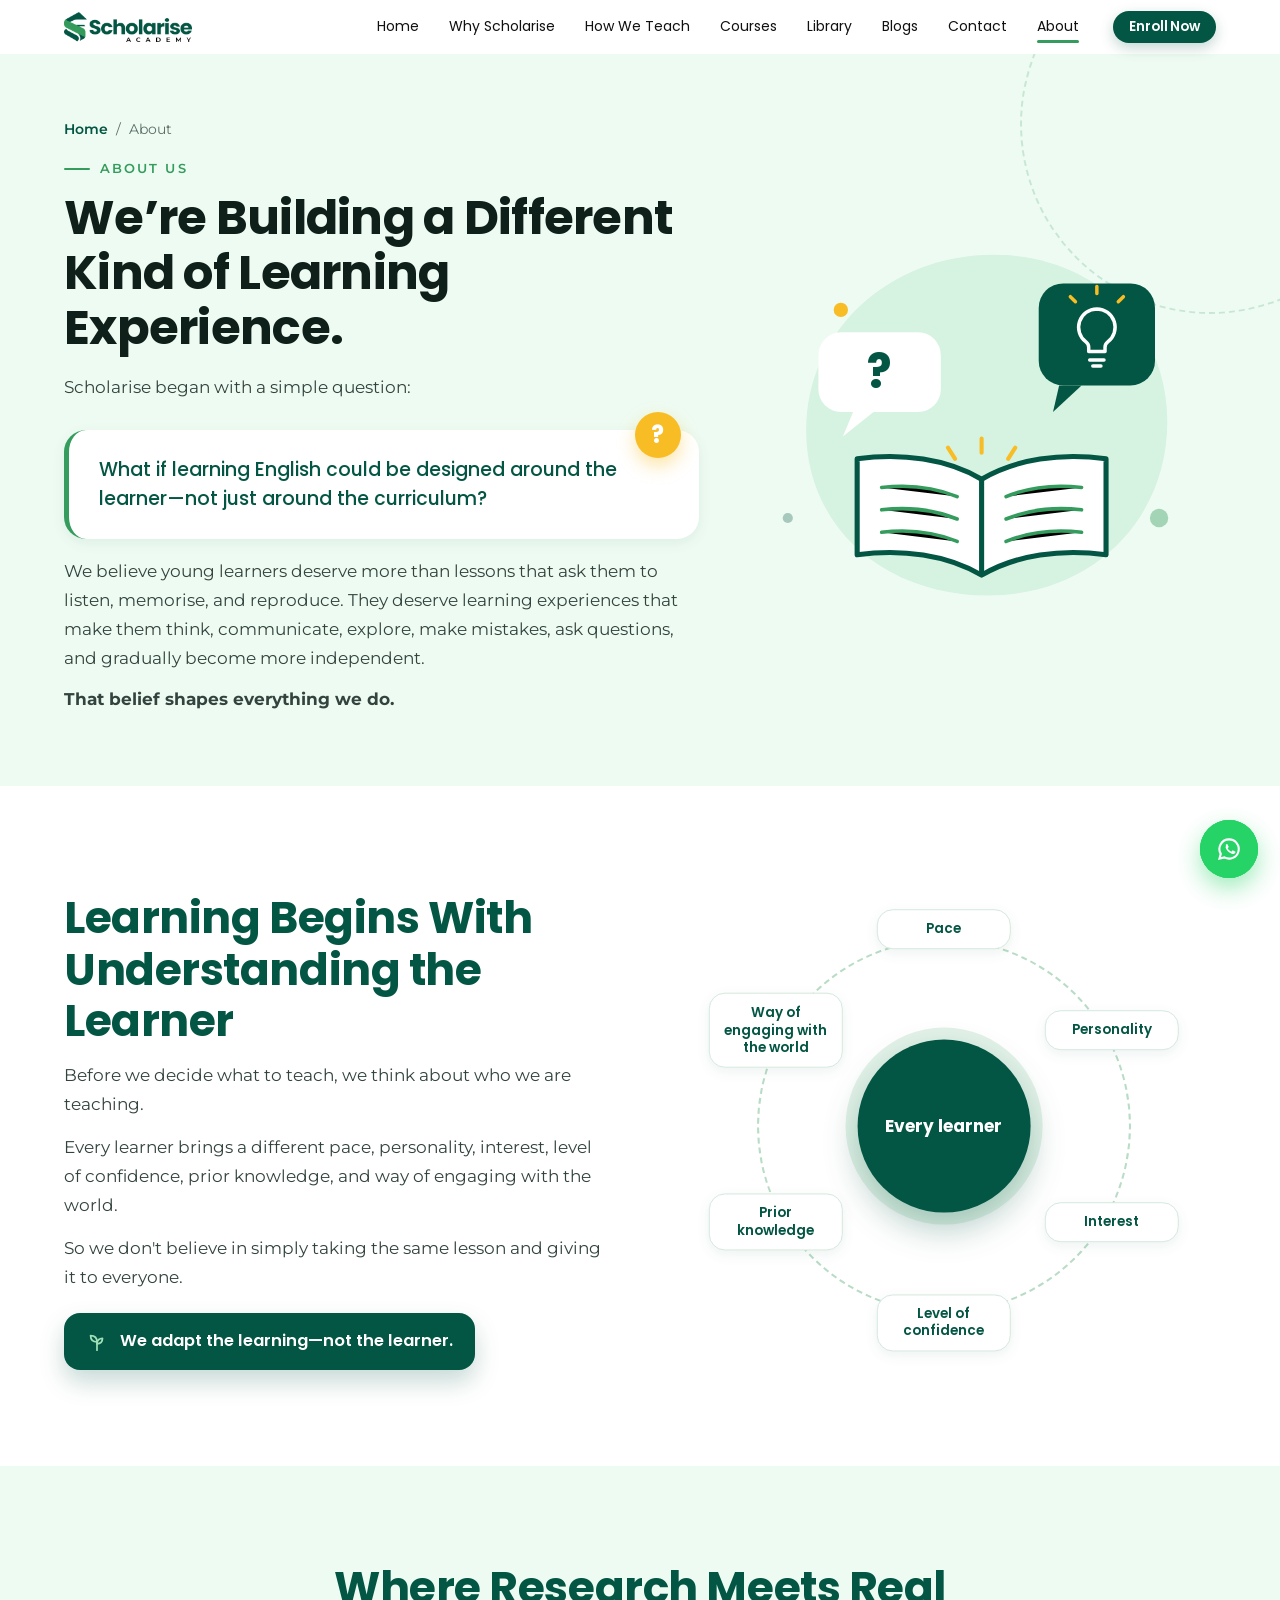
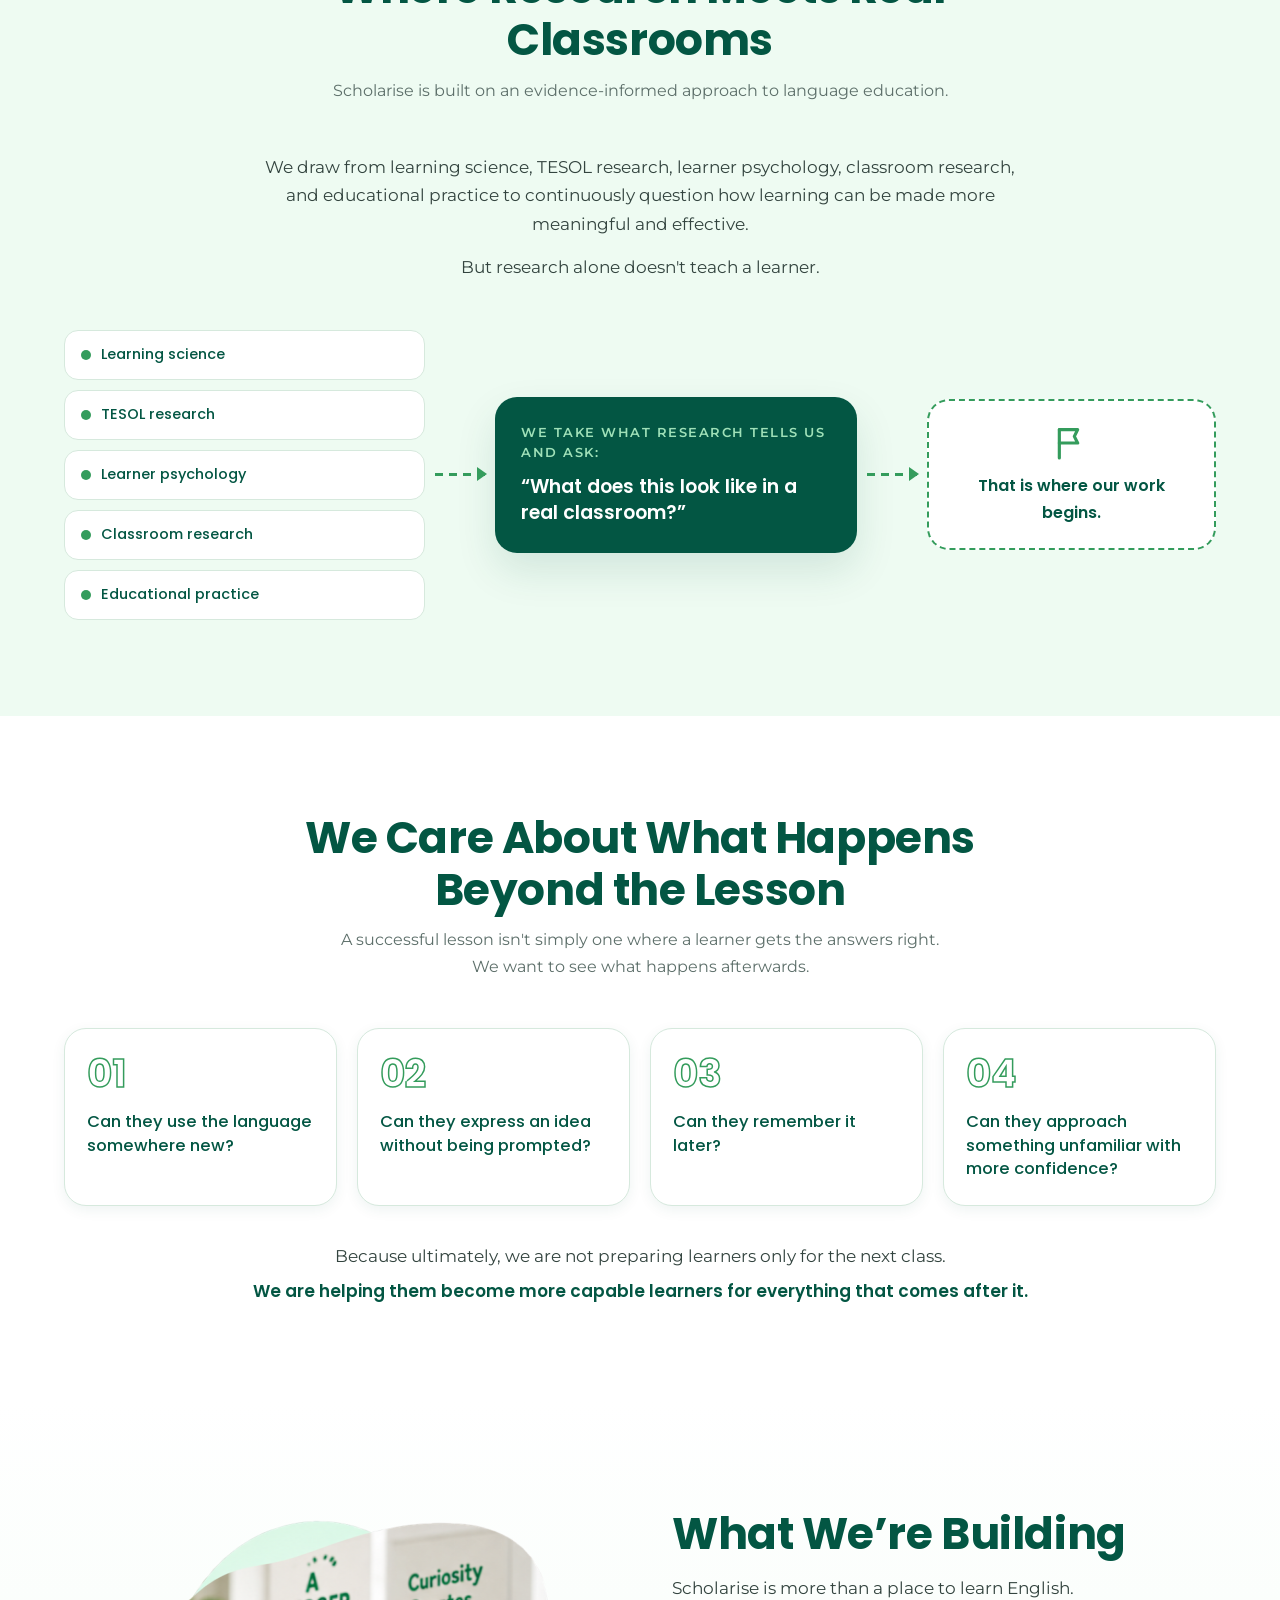
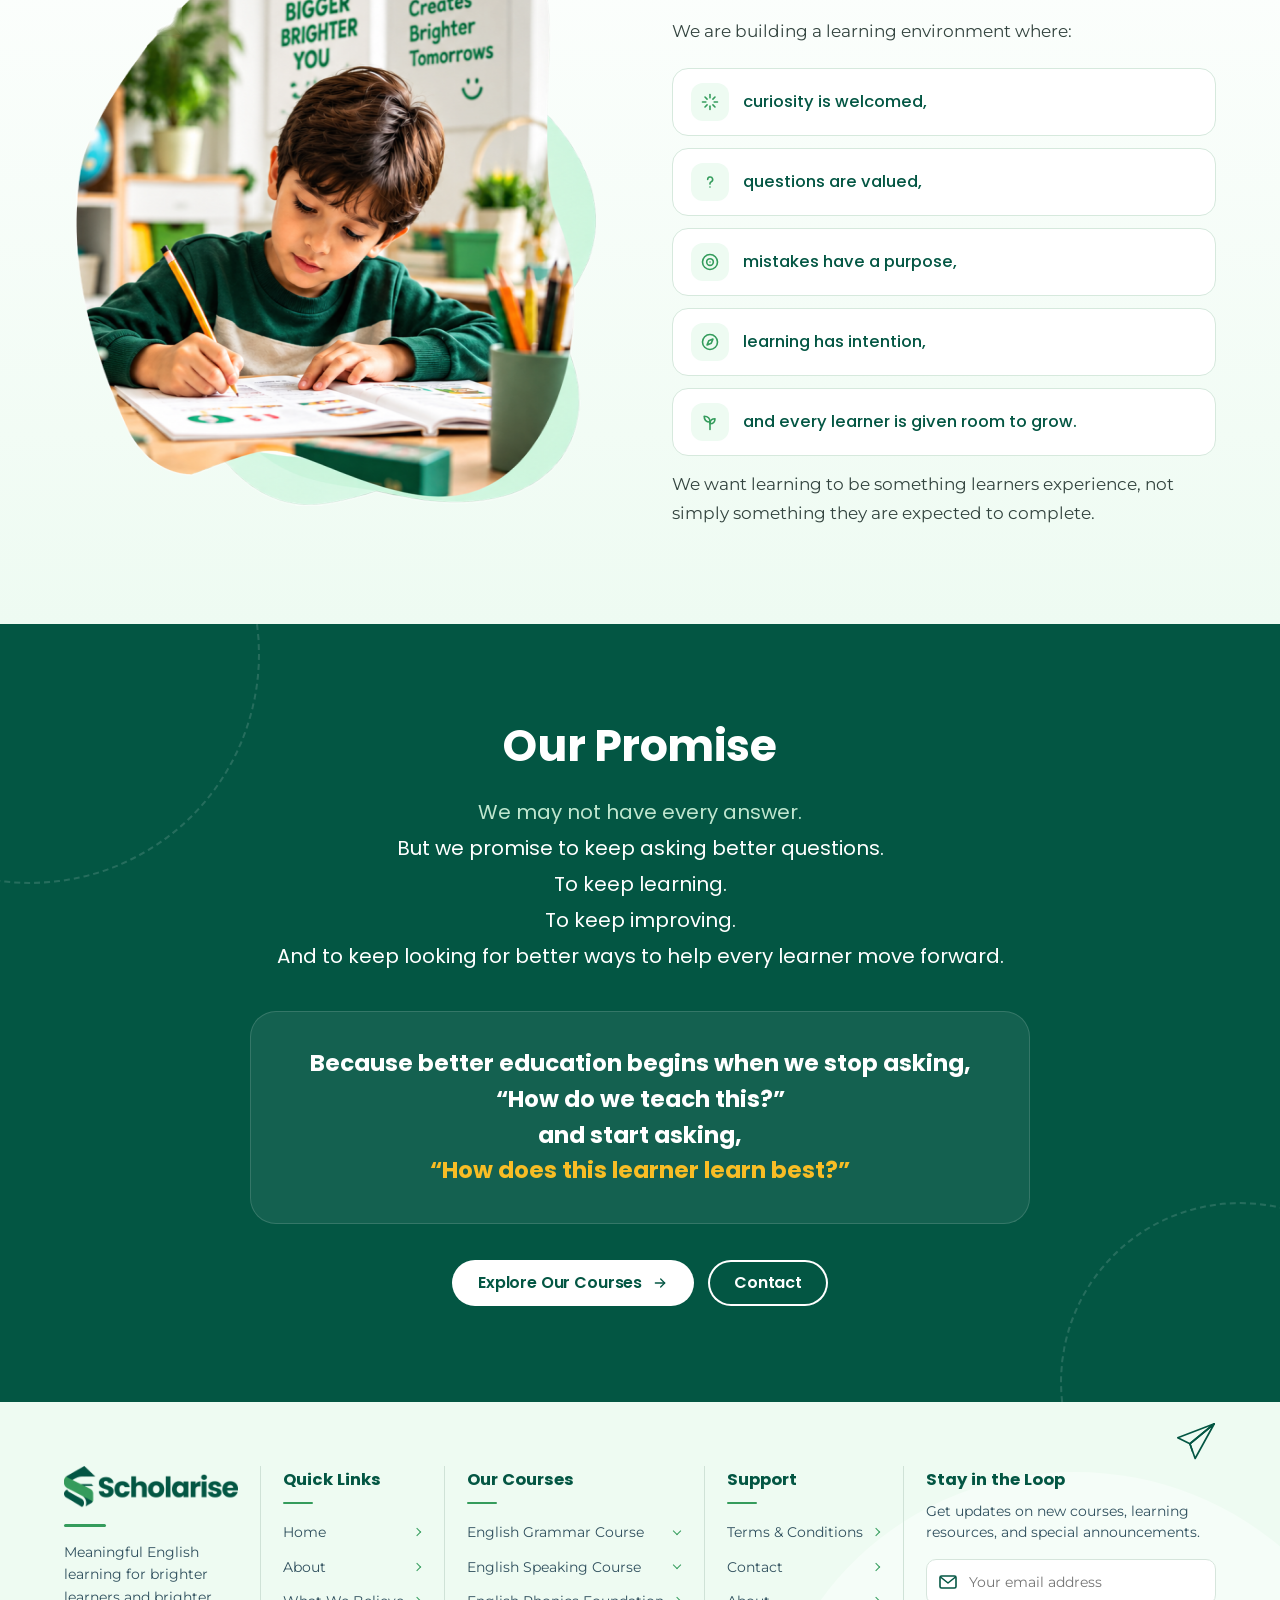
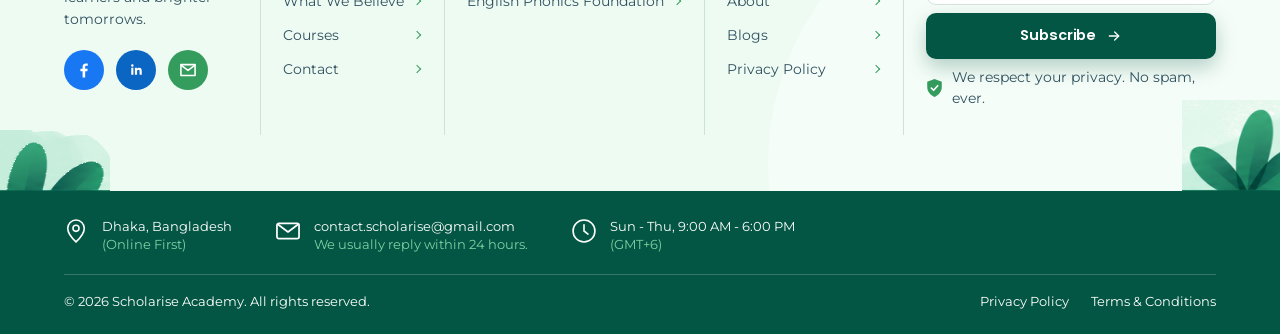
==== about/index.html @ c422d7d3 "Update website to 15 Oct 2026 (8.35 PM) version Adds How We Teach, Library, Why Scholarise and Enrol" ====
<!DOCTYPE html>
<html lang="en">
<head>
  <meta charset="UTF-8">
  <meta name="viewport" content="width=device-width, initial-scale=1">
  <title>About | Scholarise Academy</title>
  <meta name="description" content="We’re building a different kind of learning experience.">
  <meta name="theme-color" content="#035643">
  <link rel="icon" href="../favicon.ico" sizes="any">
  <link rel="icon" type="image/png" sizes="32x32" href="../assets/icons/favicon-32.png">
  <link rel="icon" type="image/png" sizes="192x192" href="../assets/icons/icon-192.png">
  <link rel="apple-touch-icon" href="../assets/icons/apple-touch-icon.png">
  <link rel="stylesheet" href="../assets/css/style.css">
  <script>document.documentElement.classList.add('js')</script>
</head>
<body class="page-about">
<a class="skip-link" href="#main">Skip to content</a>
<header class="site-header">
  <div class="container header-inner">
    <a class="logo" href="../" aria-label="Scholarise Academy home"><img src="../assets/images/scholarise-logo.png" alt="Scholarise Academy" width="182" height="44"></a>
    <button class="nav-toggle" aria-label="Open menu" aria-expanded="false" aria-controls="main-nav"><span></span><span></span><span></span></button>
    <nav class="main-nav" id="main-nav" aria-label="Main navigation">
      <ul><li><a href="../#home">Home</a></li><li><a href="../why-scholarise/">Why Scholarise</a></li><li><a href="../how-we-teach/">How We Teach</a></li><li><a href="../#courses">Courses</a></li><li><a href="../library/">Library</a></li><li><a href="../blogs/">Blogs</a></li><li><a href="../contact/">Contact</a></li><li><a href="../about/" class="is-active" aria-current="page">About</a></li></ul>
      <a href="../enroll/" class="btn btn-primary">Enroll Now</a>
    </nav>
  </div>
</header>
<main id="main">
<section class="page-hero">
  <span class="bg-ring" aria-hidden="true"></span>
  <div class="container">
    <div data-stagger="110">
      <nav class="crumbs" aria-label="Breadcrumb" data-reveal><a href="../">Home</a><span aria-hidden="true">/</span><span>About</span></nav>
      <p class="eyebrow" data-reveal>About Us</p>
      <h1 class="page-title" data-reveal>We’re Building a Different Kind of Learning Experience.</h1>
      <p class="page-lead" data-reveal>Scholarise began with a simple question:</p>
      <div class="question-card" data-reveal><span class="qmark" aria-hidden="true">?</span><p>What if learning English could be designed around the learner—not just around the curriculum?</p></div>
      <p class="page-lead" data-reveal>We believe young learners deserve more than lessons that ask them to listen, memorise, and reproduce. They deserve learning experiences that make them think, communicate, explore, make mistakes, ask questions, and gradually become more independent.</p>
      <p class="page-lead" data-reveal><strong>That belief shapes everything we do.</strong></p>
    </div>
    <div class="page-hero-art" data-reveal="zoom"><svg viewBox="0 0 460 400" role="img" aria-label="Illustration of an open book with questions and ideas">
  <path d="M58 214c0-98 82-172 184-172 100 0 170 72 170 164 0 96-74 170-176 170C136 376 58 310 58 214z" fill="#d6f2e0"/>
  <circle cx="92" cy="96" r="7" fill="#F8BD25"/><circle cx="404" cy="300" r="9" fill="#349C5C" opacity=".4"/><circle cx="40" cy="300" r="5" fill="#035643" opacity=".3"/>
  <g class="float">
    <rect x="70" y="118" width="120" height="78" rx="22" fill="#fff"/><path d="M104 196l-10 24 30-24z" fill="#fff"/>
    <text x="130" y="173" text-anchor="middle" font-family="Poppins, sans-serif" font-weight="700" font-size="46" fill="#035643">?</text>
  </g>
  <g class="float-2">
    <rect x="286" y="70" width="114" height="100" rx="24" fill="#035643"/><path d="M306 170l-6 26 28-26z" fill="#035643"/>
    <path d="M343 95a18 18 0 0 0-10.7 32.4c1.8 1.4 2.7 3.2 2.7 5.3v4h16v-4c0-2.1.9-3.9 2.7-5.3A18 18 0 0 0 343 95z" fill="none" stroke="#fff" stroke-width="3.4" stroke-linejoin="round"/>
    <path d="M336 145h14M339 151h8" stroke="#fff" stroke-width="3.4" stroke-linecap="round"/>
    <path d="M343 80v-7M322 88l-5-5M364 88l5-5" stroke="#F8BD25" stroke-width="3.4" stroke-linecap="round"/>
  </g>
  <g>
    <path d="M230 262c-34-20-78-26-122-20v94c44-6 88 0 122 20 34-20 78-26 122-20v-94c-44-6-88 0-122 20z" fill="#fff" stroke="#035643" stroke-width="5" stroke-linejoin="round"/>
    <path d="M230 262v94" stroke="#035643" stroke-width="5"/>
    <path d="M132 270c26-3 52 0 74 9M132 292c26-3 52 0 74 9M132 314c26-3 52 0 74 9M328 270c-26-3-52 0-74 9M328 292c-26-3-52 0-74 9M328 314c-26-3-52 0-74 9" stroke="#349C5C" stroke-width="3.5" stroke-linecap="round"/>
    <path d="M230 236v-14M204 242l-7-11M256 242l7-11" stroke="#F8BD25" stroke-width="4" stroke-linecap="round"/>
  </g>
</svg></div>
  </div>
</section>
<section class="section">
  <div class="container split">
    <div class="prose" data-reveal="left">
      <h2 class="section-title">Learning Begins With Understanding the Learner</h2>
      <p>Before we decide what to teach, we think about who we are teaching.</p>
      <p>Every learner brings a different pace, personality, interest, level of confidence, prior knowledge, and way of engaging with the world.</p>
      <p>So we don't believe in simply taking the same lesson and giving it to everyone.</p>
      <p class="callout"><svg viewBox="0 0 24 24" fill="none" stroke="currentColor" stroke-width="1.9" stroke-linecap="round" stroke-linejoin="round" aria-hidden="true"><path d="M12 21v-9"/><path d="M12 12c-4.5 0-7-2.5-7-7 4.5 0 7 2.5 7 7z"/><path d="M12 14c3.5 0 6-2 6-6-3.5 0-6 2-6 6z"/></svg> We adapt the learning—not the learner.</p>
    </div>
    <div class="learner-diagram" data-reveal="zoom" role="img" aria-label="Diagram: every learner brings a different pace, personality, interest, level of confidence, prior knowledge and way of engaging with the world">
      <span class="orbit" aria-hidden="true"></span>
      <div class="learner-core">Every learner</div>
      <span class="learner-node">Pace</span><span class="learner-node">Personality</span><span class="learner-node">Interest</span><span class="learner-node">Level of confidence</span><span class="learner-node">Prior knowledge</span><span class="learner-node">Way of engaging with the world</span>
    </div>
  </div>
</section>

<section class="section" style="background:var(--light)">
  <div class="container">
    <div class="section-head" data-reveal>
      <h2 class="section-title">Where Research Meets Real Classrooms</h2>
      <p class="section-sub">Scholarise is built on an evidence-informed approach to language education.</p>
    </div>
    <div class="prose" style="max-width:760px;margin:0 auto;text-align:center" data-reveal>
      <p>We draw from learning science, TESOL research, learner psychology, classroom research, and educational practice to continuously question how learning can be made more meaningful and effective.</p>
      <p>But research alone doesn't teach a learner.</p>
    </div>
    <div class="flow" data-stagger="140">
      <ul class="flow-sources" data-reveal="left">
        <li class="flow-chip"><i></i>Learning science</li>
        <li class="flow-chip"><i></i>TESOL research</li>
        <li class="flow-chip"><i></i>Learner psychology</li>
        <li class="flow-chip"><i></i>Classroom research</li>
        <li class="flow-chip"><i></i>Educational practice</li>
      </ul>
      <span class="flow-arrow" aria-hidden="true"></span>
      <div class="flow-question" data-reveal="zoom"><small>We take what research tells us and ask:</small><p>“What does this look like in a real classroom?”</p></div>
      <span class="flow-arrow" aria-hidden="true"></span>
      <div class="flow-end" data-reveal="right"><svg viewBox="0 0 24 24" fill="none" stroke="currentColor" stroke-width="1.9" stroke-linecap="round" stroke-linejoin="round" aria-hidden="true"><path d="M5 21V4"/><path d="M5 4h11l-2 4 2 4H5"/></svg>That is where our work begins.</div>
    </div>
  </div>
</section>

<section class="section">
  <div class="container">
    <div class="section-head" data-reveal>
      <h2 class="section-title">We Care About What Happens Beyond the Lesson</h2>
      <p class="section-sub">A successful lesson isn't simply one where a learner gets the answers right.<br>We want to see what happens afterwards.</p>
    </div>
    <div class="q-grid" data-stagger="110">
      <div class="q-card" data-reveal><span class="q-num">01</span><p>Can they use the language somewhere new?</p></div>
      <div class="q-card" data-reveal><span class="q-num">02</span><p>Can they express an idea without being prompted?</p></div>
      <div class="q-card" data-reveal><span class="q-num">03</span><p>Can they remember it later?</p></div>
      <div class="q-card" data-reveal><span class="q-num">04</span><p>Can they approach something unfamiliar with more confidence?</p></div>
    </div>
    <div class="beyond-close" data-reveal>
      <p>Because ultimately, we are not preparing learners only for the next class.</p>
      <p>We are helping them become more capable learners for everything that comes after it.</p>
    </div>
  </div>
</section>

<section class="section" style="background:linear-gradient(180deg,#fff,var(--light))">
  <div class="container split reverse">
    <div class="prose" data-reveal="right">
      <h2 class="section-title">What We’re Building</h2>
      <p>Scholarise is more than a place to learn English.</p>
      <p>We are building a learning environment where:</p>
      <ul class="build-list" data-stagger="100">
        <li data-reveal><span><svg viewBox="0 0 24 24" fill="none" stroke="currentColor" stroke-width="1.9" stroke-linecap="round" stroke-linejoin="round" aria-hidden="true"><path d="M12 3v4"/><path d="M12 17v4"/><path d="M3 12h4"/><path d="M17 12h4"/><path d="M6 6l2.5 2.5"/><path d="M15.5 15.5 18 18"/><path d="M18 6l-2.5 2.5"/><path d="M8.5 15.5 6 18"/></svg></span>curiosity is welcomed,</li>
        <li data-reveal><span><svg viewBox="0 0 24 24" fill="none" stroke="currentColor" stroke-width="1.9" stroke-linecap="round" stroke-linejoin="round" aria-hidden="true"><path d="M9.2 9a3 3 0 1 1 4.3 2.7c-.9.4-1.5 1.2-1.5 2.2v.6"/><path d="M12 18h.01"/></svg></span>questions are valued,</li>
        <li data-reveal><span><svg viewBox="0 0 24 24" fill="none" stroke="currentColor" stroke-width="1.9" stroke-linecap="round" stroke-linejoin="round" aria-hidden="true"><path d="M12 21a9 9 0 1 0 0-18 9 9 0 0 0 0 18z"/><path d="M12 16a4 4 0 1 0 0-8 4 4 0 0 0 0 8z"/><path d="M12 12h.01"/></svg></span>mistakes have a purpose,</li>
        <li data-reveal><span><svg viewBox="0 0 24 24" fill="none" stroke="currentColor" stroke-width="1.9" stroke-linecap="round" stroke-linejoin="round" aria-hidden="true"><path d="M12 21a9 9 0 1 0 0-18 9 9 0 0 0 0 18z"/><path d="M15.5 8.5l-2 5-5 2 2-5z"/></svg></span>learning has intention,</li>
        <li data-reveal><span><svg viewBox="0 0 24 24" fill="none" stroke="currentColor" stroke-width="1.9" stroke-linecap="round" stroke-linejoin="round" aria-hidden="true"><path d="M12 21v-9"/><path d="M12 12c-4.5 0-7-2.5-7-7 4.5 0 7 2.5 7 7z"/><path d="M12 14c3.5 0 6-2 6-6-3.5 0-6 2-6 6z"/></svg></span>and every learner is given room to grow.</li>
      </ul>
      <p>We want learning to be something learners experience, not simply something they are expected to complete.</p>
    </div>
    <div data-reveal="left"><img src="../assets/images/philosophy-learner.png" alt="A young learner writing in a notebook" width="564" height="586" style="width:100%;max-width:520px;margin:0 auto"></div>
  </div>
</section>

<section class="section promise">
  <span class="ring r1" aria-hidden="true"></span><span class="ring r2" aria-hidden="true"></span>
  <div class="container" style="position:relative">
    <h2 class="section-title" data-reveal>Our Promise</h2>
    <div class="promise-lines" data-stagger="160">
      <p data-reveal>We may not have every answer.</p>
      <p data-reveal>But we promise to keep asking better questions.</p>
      <p data-reveal>To keep learning.</p>
      <p data-reveal>To keep improving.</p>
      <p data-reveal>And to keep looking for better ways to help every learner move forward.</p>
    </div>
    <p class="promise-quote" data-reveal="zoom">Because better education begins when we stop asking,<br>“How do we teach this?”<br>and start asking,<br><em>“How does this learner learn best?”</em></p>
    <div class="cta-row" data-reveal>
      <a class="btn btn-light" href="../#courses">Explore Our Courses <svg viewBox="0 0 24 24" fill="none" stroke="currentColor" stroke-width="1.9" stroke-linecap="round" stroke-linejoin="round" aria-hidden="true"><path d="M5 12h14"/><path d="M13 6l6 6-6 6"/></svg></a>
      <a class="btn btn-outline" style="color:#fff;box-shadow:inset 0 0 0 2px #fff" href="../contact/">Contact</a>
    </div>
  </div>
</section>
</main>
<footer class="site-footer">
  <div class="footer-main">
    <div class="container footer-grid" data-stagger="110">
      <div class="footer-brand" data-reveal>
        <img src="../assets/images/scholarise-logo-footer.png" alt="Scholarise" width="200" height="48">
        <span class="footer-rule" aria-hidden="true"></span>
        <p>Meaningful English learning for brighter learners and brighter tomorrows.</p>
        <ul class="social" aria-label="Social media">
          <li><a class="fb" href="https://www.facebook.com/scholariseacademy" target="_blank" rel="noopener" aria-label="Scholarise on Facebook"><svg viewBox="0 0 24 24" aria-hidden="true"><path fill="currentColor" d="M13.4 21v-7.6h2.6l.4-3h-3V8.5c0-.9.3-1.5 1.5-1.5h1.6V4.3c-.3 0-1.2-.1-2.3-.1-2.3 0-3.9 1.4-3.9 4v2.2H7.7v3h2.6V21z"/></svg></a></li>
          <li><a class="li" href="https://www.linkedin.com/company/scholariseacademy" target="_blank" rel="noopener" aria-label="Scholarise on LinkedIn"><svg viewBox="0 0 24 24" aria-hidden="true"><path fill="currentColor" d="M6.3 9.4h2.6v8.4H6.3zM7.6 5.2a1.5 1.5 0 1 1 0 3 1.5 1.5 0 0 1 0-3zM10.6 9.4h2.5v1.2c.4-.7 1.2-1.4 2.6-1.4 2.7 0 3.2 1.8 3.2 4.1v4.5h-2.6v-4c0-1 0-2.2-1.4-2.2s-1.6 1-1.6 2.1v4.1h-2.6z"/></svg></a></li>
          <li><a class="em" href="mailto:contact.scholarise@gmail.com" aria-label="Email Scholarise"><svg viewBox="0 0 24 24" fill="none" stroke="currentColor" stroke-width="1.9" stroke-linecap="round" stroke-linejoin="round" aria-hidden="true"><path d="M3.5 5.5h17v13h-17z"/><path d="M4 6.5l8 6 8-6"/></svg></a></li>
        </ul>
      </div>
      <div class="footer-col" data-reveal>
        <h4>Quick Links</h4>
        <ul>
          <li><a href="../#home">Home</a></li>
          <li><a href="../about/">About</a></li>
          <li><a href="../#what-we-believe">What We Believe</a></li>
          <li><a href="../#courses">Courses</a></li>
          <li><a href="../contact/">Contact</a></li>
        </ul>
      </div>
      <div class="footer-col" data-reveal>
        <h4>Our Courses</h4>
        <ul>
          <li><details><summary>English Grammar Course</summary><ul>
            <li><a href="../?track=grammar#courses" data-track-link="grammar">Basic <small>Grades 1-2</small></a></li>
            <li><a href="../?track=grammar#courses" data-track-link="grammar">Intermediate <small>Grades 3-5</small></a></li>
            <li><a href="../?track=grammar#courses" data-track-link="grammar">Advanced <small>Grades 6-8</small></a></li>
          </ul></details></li>
          <li><details><summary>English Speaking Course</summary><ul>
            <li><a href="../?track=speaking#courses" data-track-link="speaking">Basic <small>Grades 1-2</small></a></li>
            <li><a href="../?track=speaking#courses" data-track-link="speaking">Intermediate <small>Grades 3-5</small></a></li>
            <li><a href="../?track=speaking#courses" data-track-link="speaking">Advanced <small>Grades 6-8</small></a></li>
          </ul></details></li>
          <li><a href="../?track=phonics#courses" data-track-link="phonics">English Phonics Foundation</a></li>
        </ul>
      </div>
      <div class="footer-col" data-reveal>
        <h4>Support</h4>
        <ul>
          <li><a href="../terms&amp;condition/">Terms &amp; Conditions</a></li>
          <li><a href="../contact/">Contact</a></li>
          <li><a href="../about/">About</a></li>
          <li><a href="../blogs/">Blogs</a></li>
          <li><a href="../privacy-policy/">Privacy Policy</a></li>
        </ul>
      </div>
      <div class="newsletter" data-reveal>
        <svg class="plane" viewBox="0 0 46 46" aria-hidden="true"><g fill="none" stroke="#035643" stroke-width="1.9" stroke-linejoin="round"><path d="M44 2 L 2 18 L 16 25 Z"/><path d="M44 2 L 16 25 L 22 42 Z"/><path d="M16 25 L 19 34"/></g></svg>
        <h4>Stay in the Loop</h4>
        <p>Get updates on new courses, learning resources, and special announcements.</p>
        <form class="subscribe" novalidate>
          <div class="input-wrap">
            <svg class="mail" viewBox="0 0 18 14" aria-hidden="true"><rect x="1" y="1" width="16" height="12" rx="1.5" fill="none" stroke="#035643" stroke-width="1.6"/><path d="M1.5 2 L 9 8 L 16.5 2" fill="none" stroke="#035643" stroke-width="1.6" stroke-linejoin="round"/></svg>
            <label class="sr-only" for="nl-email">Email address</label>
            <input id="nl-email" type="email" name="email" placeholder="Your email address" autocomplete="email" required>
          </div>
          <button type="submit" class="btn btn-primary btn-subscribe">Subscribe <svg viewBox="0 0 24 24" fill="none" stroke="currentColor" stroke-width="1.9" stroke-linecap="round" stroke-linejoin="round" aria-hidden="true"><path d="M5 12h14"/><path d="M13 6l6 6-6 6"/></svg></button>
        </form>
        <p class="privacy"><svg viewBox="0 0 18 22" aria-hidden="true"><path d="M9 1 L 17 4 V 10 C 17 15, 13.5 19, 9 21 C 4.5 19, 1 15, 1 10 V 4 Z" fill="#349C5C"/><path d="M5.5 11 L 8 13.5 L 12.5 8.5" fill="none" stroke="#fff" stroke-width="1.8" stroke-linecap="round" stroke-linejoin="round"/></svg>We respect your privacy. No spam, ever.</p>
        <p class="nl-status" role="status" aria-live="polite"></p>
      </div>
    </div>
    <img class="leaves leaves-left" src="../assets/images/leaves-left.png" alt="" width="118" height="61">
    <img class="leaves leaves-right" src="../assets/images/leaves-right.png" alt="" width="105" height="91">
  </div>
  <div class="footer-bar">
    <div class="container">
      <ul class="contact-strip">
        <li><svg viewBox="0 0 21 27" aria-hidden="true"><path d="M10.5 1.2A9.3 9.3 0 0 0 1.2 10.5c0 6.8 9.3 15.3 9.3 15.3s9.3-8.5 9.3-15.3a9.3 9.3 0 0 0-9.3-9.3z" fill="none" stroke="#fff" stroke-width="1.8"/><circle cx="10.5" cy="10.5" r="3.4" fill="none" stroke="#fff" stroke-width="1.8"/></svg><span>Dhaka, Bangladesh<small>(Online First)</small></span></li>
        <li><svg viewBox="0 0 25 18" aria-hidden="true"><rect x="1" y="1" width="23" height="16" rx="2" fill="none" stroke="#fff" stroke-width="1.8"/><path d="M1.8 2 L 12.5 10 L 23.2 2" fill="none" stroke="#fff" stroke-width="1.8" stroke-linejoin="round"/></svg><span><a href="mailto:contact.scholarise@gmail.com">contact.scholarise@gmail.com</a><small>We usually reply within 24 hours.</small></span></li>
        <li><svg viewBox="0 0 27 27" aria-hidden="true"><circle cx="13.5" cy="13.5" r="12.3" fill="none" stroke="#fff" stroke-width="1.8"/><path d="M13.5 6.5 V 13.5 L 18 17" fill="none" stroke="#fff" stroke-width="1.8" stroke-linecap="round"/></svg><span>Sun - Thu, 9:00 AM - 6:00 PM<small>(GMT+6)</small></span></li>
      </ul>
      <div class="bar-bottom">
        <p>© 2026 Scholarise Academy. All rights reserved.</p>
        <ul class="legal-links">
          <li><a href="../privacy-policy/">Privacy Policy</a></li>
          <li><a href="../terms&amp;condition/">Terms &amp; Conditions</a></li>
        </ul>
      </div>
    </div>
  </div>
</footer>
<a class="wa-float js-whatsapp" href="https://wa.me/8801338055356" target="_blank" rel="noopener" aria-label="Chat with Scholarise on WhatsApp"><svg viewBox="0 0 24 24"><path fill="none" stroke="#fff" stroke-width="1.7" d="M12 4.3a7.7 7.7 0 0 0-6.6 11.6l-1 3.8 3.9-1a7.7 7.7 0 1 0 3.7-14.4z"/><path fill="#fff" d="M9.4 8.5c.2-.4.4-.4.6-.4h.5c.2 0 .4 0 .5.4l.7 1.6c.1.2 0 .4-.1.5l-.5.6c-.1.1-.2.3 0 .5.3.5.8 1.1 1.3 1.5.6.5 1.1.7 1.4.8.2.1.3 0 .4-.1l.6-.7c.1-.2.3-.2.5-.1l1.6.8c.2.1.3.2.3.3 0 .3-.1.9-.5 1.2-.4.4-1.1.6-1.7.5-.9-.1-2-.5-3.2-1.5-1.3-1.1-2-2.4-2.3-3-.3-.7-.2-1.5.1-1.9z"/></svg><span class="wa-tip">Chat on WhatsApp</span></a>
<script src="../assets/js/main.js"></script>
</body>
</html>
---- assets/css/style.css ----
/* =========================================================
   Scholarise Academy – shared stylesheet
   Fonts: Poppins (headings, UI) + Montserrat (body)
   ========================================================= */

@font-face { font-family: "Poppins"; src: url("../fonts/poppins-latin-400-normal.woff2") format("woff2"); font-weight: 400; font-display: swap; }
@font-face { font-family: "Poppins"; src: url("../fonts/poppins-latin-500-normal.woff2") format("woff2"); font-weight: 500; font-display: swap; }
@font-face { font-family: "Poppins"; src: url("../fonts/poppins-latin-600-normal.woff2") format("woff2"); font-weight: 600; font-display: swap; }
@font-face { font-family: "Poppins"; src: url("../fonts/poppins-latin-700-normal.woff2") format("woff2"); font-weight: 700; font-display: swap; }
@font-face { font-family: "Montserrat"; src: url("../fonts/montserrat-latin-400-normal.woff2") format("woff2"); font-weight: 400; font-display: swap; }
@font-face { font-family: "Montserrat"; src: url("../fonts/montserrat-latin-500-normal.woff2") format("woff2"); font-weight: 500; font-display: swap; }
@font-face { font-family: "Montserrat"; src: url("../fonts/montserrat-latin-600-normal.woff2") format("woff2"); font-weight: 600; font-display: swap; }
@font-face { font-family: "Montserrat"; src: url("../fonts/montserrat-latin-700-normal.woff2") format("woff2"); font-weight: 700; font-display: swap; }

:root {
  /* brand */
  --primary: #035643;
  --primary-dark: #024334;
  --secondary: #349C5C;
  --light: #EEFBF2;
  --white: #FFFFFF;

  /* supporting */
  --ink: #0f1f1a;
  --text: #33443f;
  --muted: #5d6f6a;
  --line: #d6e9dd;
  --cream: #FCFAF3;
  --yellow: #F8BD25;
  --accent: #F8BD25;   /* brand accent */
  --icon-green: #057043;
  --whatsapp: #25D366;

  --font-head: "Poppins", system-ui, sans-serif;
  --font-body: "Montserrat", system-ui, sans-serif;

  --header-h: 54px;
  --radius: 20px;
  --shadow-sm: 0 4px 14px rgba(3, 86, 67, .07);
  --shadow: 0 18px 40px rgba(3, 86, 67, .12);
  --ease: cubic-bezier(.2, .7, .2, 1);
}

*, *::before, *::after { box-sizing: border-box; }
html { scroll-behavior: smooth; scroll-padding-top: calc(var(--header-h) + 16px); }
body { margin: 0; background: var(--white); color: var(--text); font-family: var(--font-body); font-size: 16px; line-height: 1.65; -webkit-font-smoothing: antialiased; overflow-wrap: break-word; }
img, svg { display: block; max-width: 100%; }
a { color: inherit; text-decoration: none; }
ul, ol { margin: 0; padding: 0; list-style: none; }
h1, h2, h3, h4, p, dl, dd, figure, blockquote { margin: 0; }
button, input, textarea { font: inherit; color: inherit; }
.sr-only { position: absolute; width: 1px; height: 1px; overflow: hidden; clip: rect(0 0 0 0); white-space: nowrap; }
:focus-visible { outline: 3px solid var(--secondary); outline-offset: 3px; border-radius: 6px; }
.skip-link { position: absolute; left: 16px; top: -60px; z-index: 100; background: var(--primary); color: #fff; padding: 10px 16px; border-radius: 10px; }
.skip-link:focus { top: 12px; }

.container { width: 100%; max-width: 1200px; margin: 0 auto; padding: 0 24px; }
.section { padding: 96px 0; position: relative; }
.section-head { text-align: center; max-width: 760px; margin: 0 auto 48px; }
.eyebrow { display: inline-flex; align-items: center; gap: 10px; font-family: var(--font-body); font-weight: 600; font-size: 13px; letter-spacing: .16em; text-transform: uppercase; color: var(--secondary); }
.eyebrow::before { content: ""; width: 26px; height: 2px; background: currentColor; border-radius: 2px; }
.section-title { font-family: var(--font-head); font-weight: 700; font-size: clamp(30px, 3.7vw, 44px); line-height: 1.18; color: var(--primary); letter-spacing: -.01em; }
.section-sub { margin-top: 12px; font-size: 16px; color: var(--muted); }
.accent { color: var(--secondary); }

/* ---------- Buttons ---------- */
.btn {
  position: relative; overflow: hidden; isolation: isolate;
  display: inline-flex; align-items: center; justify-content: center; gap: 10px;
  height: 46px; padding: 0 26px; border-radius: 999px; border: 0; cursor: pointer; white-space: nowrap;
  font-family: var(--font-head); font-weight: 600; font-size: 16px; letter-spacing: -.01em;
  transition: transform .3s var(--ease), box-shadow .3s var(--ease), background-color .3s, color .3s;
}
.btn svg { width: 16px; height: 16px; transition: transform .3s var(--ease); }
.btn:hover svg { transform: translateX(4px); }
.btn::after { /* light sweep */
  content: ""; position: absolute; inset: 0; z-index: -1;
  background: linear-gradient(110deg, transparent 30%, rgba(255,255,255,.28) 50%, transparent 70%);
  transform: translateX(-120%); transition: transform .7s var(--ease);
}
.btn:hover::after { transform: translateX(120%); }
.btn-primary { background: var(--primary); color: #fff; box-shadow: 0 8px 20px rgba(3, 86, 67, .28); }
.btn-primary:hover { background: var(--primary-dark); transform: translateY(-2px); box-shadow: 0 12px 26px rgba(3, 86, 67, .34); }
.btn-outline { background: transparent; color: var(--primary); box-shadow: inset 0 0 0 2px var(--primary); }
.btn-outline:hover { background: var(--primary); color: #fff; transform: translateY(-2px); }
.btn-light { background: #fff; color: var(--primary); }
.btn-light:hover { transform: translateY(-2px); box-shadow: 0 12px 26px rgba(0,0,0,.18); }

/* =========================================================
   HEADER
   ========================================================= */
.site-header { position: sticky; top: 0; z-index: 60; background: rgba(255,255,255,.94); backdrop-filter: saturate(1.4) blur(10px); -webkit-backdrop-filter: saturate(1.4) blur(10px); transition: box-shadow .3s; }
.site-header.is-scrolled { box-shadow: 0 6px 24px rgba(3, 86, 67, .09); }
.header-inner { height: var(--header-h); display: flex; align-items: center; gap: 24px; }
.logo { flex: none; }
.logo img { width: 128px; height: auto; }
.main-nav { margin-left: auto; display: flex; align-items: center; gap: 34px; }
.main-nav ul { display: flex; gap: 30px; }
.main-nav ul a { position: relative; display: block; padding: 3px 0; font-family: var(--font-head); font-size: 14px; color: #101010; white-space: nowrap; transition: color .25s; }
.main-nav ul a::after { content: ""; position: absolute; left: 0; right: 0; bottom: -1px; height: 2.5px; border-radius: 2px; background: var(--secondary); transform: scaleX(0); transform-origin: left; transition: transform .35s var(--ease); }
.main-nav ul a:hover { color: var(--primary); }
.main-nav ul a:hover::after, .main-nav ul a.is-active::after { transform: scaleX(1); }
.main-nav .btn { height: 32px; padding: 0 16px; font-size: 13.5px; box-shadow: 0 5px 14px rgba(3, 86, 67, .24); }
.nav-toggle { display: none; margin-left: auto; width: 44px; height: 44px; padding: 11px 10px; border: 0; background: none; cursor: pointer; flex-direction: column; justify-content: space-between; }
.nav-toggle span { display: block; height: 2.5px; border-radius: 2px; background: var(--primary); transition: transform .3s var(--ease), opacity .2s; }
.nav-toggle[aria-expanded="true"] span:nth-child(1) { transform: translateY(8.2px) rotate(45deg); }
.nav-toggle[aria-expanded="true"] span:nth-child(2) { opacity: 0; }
.nav-toggle[aria-expanded="true"] span:nth-child(3) { transform: translateY(-8.2px) rotate(-45deg); }

/* =========================================================
   HOME – HERO
   ========================================================= */
.hero { position: relative; overflow: hidden; background: var(--light); }
.hero-inner { position: relative; min-height: 578px; }
.hero-copy { position: relative; z-index: 3; padding: 70px 0 64px; }
.hero-eyebrow { font-size: 17.4px; line-height: 21px; color: var(--primary); }
.hero-title { margin: 15px 0 0 -1px; font-family: var(--font-head); font-weight: 700; font-size: 42.4px; line-height: 60px; color: #000; white-space: nowrap; letter-spacing: -.005em; }
.hero-title > span { display: block; }
.hero-title .l3 { position: relative; color: var(--secondary); font-size: 43.2px; }
.hero-swoosh { position: absolute; left: 185px; top: 54px; width: 170px; height: 26px; overflow: visible; }
.hero-text { margin-top: 30px; font-size: 17.6px; line-height: 27.2px; color: #282828; }
.hero-actions { margin-top: 30px; display: flex; flex-wrap: wrap; gap: 14px; }
.hero-actions .btn { height: 48px; padding: 0 28px; }

.hero-visual { position: absolute; right: 0; bottom: 42px; width: 58.68%; z-index: 1; }
.hero-visual > img { width: 100%; height: auto; }
.hero-visual > svg { position: absolute; height: auto; }
.hero-book { left: 22.249%; top: 25.310%; width: 10.888%; }
.hero-arrow-yellow { left: 35.621%; top: 24.602%; width: 7.811%; }
.hero-bulb { left: 65.562%; top: 7.080%; width: 15.976%; filter: drop-shadow(0 4px 8px rgba(0,0,0,.08)); }
.hero-arrow-green { left: 77.988%; top: 31.504%; width: 11.598%; }

.hero-shape { position: absolute; border-radius: 50%; pointer-events: none; }
.hero-shape.s1 { width: 14px; height: 14px; left: 47%; top: 12%; background: var(--secondary); opacity: .25; }
.hero-shape.s2 { width: 9px; height: 9px; left: 4%; bottom: 14%; background: var(--yellow); opacity: .6; }
.hero-shape.s3 { width: 220px; height: 220px; left: -80px; top: -90px; border: 2px dashed rgba(52,156,92,.18); }

/* load animations */
@keyframes rise { from { opacity: 0; transform: translateY(24px); } to { opacity: 1; transform: none; } }
@keyframes slideIn { from { opacity: 0; transform: translateX(40px); } to { opacity: 1; transform: none; } }
@keyframes pop { 0% { opacity: 0; transform: scale(.4); } 70% { opacity: 1; transform: scale(1.08); } 100% { opacity: 1; transform: scale(1); } }
@keyframes float { 0%, 100% { transform: translateY(0); } 50% { transform: translateY(-10px); } }
@keyframes floatSm { 0%, 100% { transform: translateY(0) rotate(0); } 50% { transform: translateY(-6px) rotate(-3deg); } }
@keyframes draw { to { stroke-dashoffset: 0; } }
@keyframes spin { to { transform: rotate(360deg); } }
@keyframes pulseRing { 0% { transform: scale(1); opacity: .55; } 100% { transform: scale(1.7); opacity: 0; } }

.js .hero-copy > * { animation: rise .9s var(--ease) both; }
.js .hero-copy > :nth-child(2) { animation-delay: .12s; }
.js .hero-copy > :nth-child(3) { animation-delay: .28s; }
.js .hero-copy > :nth-child(4) { animation-delay: .42s; }
.js .hero-visual > img { animation: slideIn 1.1s var(--ease) .15s both; }
.js .hero-book { animation: pop .8s var(--ease) .9s both, float 5s ease-in-out 1.8s infinite; }
.js .hero-bulb { animation: pop .8s var(--ease) 1.1s both, floatSm 4.6s ease-in-out 2s infinite; }
.draw path { stroke-dasharray: 1; stroke-dashoffset: 1; }
.js .draw path { animation: draw 1.1s ease forwards; animation-delay: var(--dd, 1.2s); }
.no-js .draw path, html:not(.js) .draw path { stroke-dashoffset: 0; }
.js .hero-shape.s3 { animation: spin 40s linear infinite; }
.js .hero-shape.s1 { animation: float 6s ease-in-out infinite; }

/* =========================================================
   HOME – PHILOSOPHY
   ========================================================= */
.philosophy { padding: 72px 0 70px; }
.philosophy-eyebrow { text-align: center; font-family: var(--font-body); font-weight: 400; font-size: 28.3px; line-height: 1.2; color: var(--primary); letter-spacing: .01em; }
.philosophy-body { display: grid; grid-template-columns: minmax(0, 1fr) minmax(0, 547px); column-gap: 32px; align-items: start; margin-top: 56px; }
.philosophy-media { position: relative; margin-top: 18px; }
.philosophy-img { width: 100%; height: auto; }
.philosophy-media > svg { position: absolute; height: auto; }
.phil-bulb { left: 0; top: -0.853%; width: 19.326%; }
.phil-sparks { left: 92.199%; top: 17.235%; width: 7.624%; }
.phil-tri { left: 26.064%; top: 95.563%; width: 3.723%; }
.js .phil-bulb { animation: floatSm 5s ease-in-out infinite; }
.philosophy-title { font-family: var(--font-head); font-weight: 700; font-size: 41.2px; line-height: 51px; color: #000; letter-spacing: -.005em; }
.philosophy-copy > p { margin-top: 12px; font-size: 16.8px; line-height: 22.5px; color: #282828; }
.philosophy-copy > p:first-of-type { margin-top: 18px; }
.philosophy-copy > p strong { color: #1c1c1c; }
.philosophy-box { position: relative; margin-top: 20px; padding: 20px 20px 22px 106px; background: var(--light); border-radius: 22px; transition: transform .4s var(--ease), box-shadow .4s; }
.philosophy-box:hover { transform: translateY(-3px); box-shadow: var(--shadow-sm); }
.box-icon { position: absolute; left: 23px; top: 50%; width: 62px; height: 62px; margin-top: -31px; border-radius: 50%; background: #fff; }
.box-icon svg { width: 62px; height: 62px; }
.box-label { font-size: 11.2px; line-height: 1.3; letter-spacing: .02em; color: var(--primary); }
.box-text { margin-top: 6px; font-weight: 600; font-size: 15.4px; line-height: 20px; color: var(--primary); }

/* =========================================================
   HOME – WHAT WE BELIEVE
   ========================================================= */
.believe { padding: 64px 0 40px; }
.believe .section-head { position: relative; margin-bottom: 36px; }
.believe-title { font-family: var(--font-head); font-weight: 700; font-size: clamp(36px, 4.2vw, 51px); line-height: 1.1; color: var(--primary); letter-spacing: -.02em; }
.believe-sub { margin-top: 10px; font-size: 14.6px; line-height: 1.5; color: #475e6d; }
.title-spark { position: absolute; top: 2px; width: 30px; height: 38px; }
.title-spark.left { left: calc(50% - 250px); }
.title-spark.right { left: calc(50% + 218px); }
.js .title-spark { animation: floatSm 4s ease-in-out infinite; }

.belief-grid { display: grid; grid-template-columns: repeat(4, minmax(0, 1fr)); gap: 16px; }
.belief-card {
  --bg: #DFF2E6;
  position: relative; padding: 16px 20px 24px 24px; background: var(--bg);
  color: #4a606b; font-size: 13px; line-height: 1.55;
  transition: transform .45s var(--ease), box-shadow .45s var(--ease);
}
.belief-card.cream { --bg: #FBF5E2; }
.belief-card:hover { transform: translateY(-6px); box-shadow: 0 18px 34px rgba(3,86,67,.10); }

/* What We Believe: cards arrive one by one as the visitor scrolls.
   Each card rises and settles, then its icon pops and its green bar draws. */
.belief-grid > .belief-card { --d: 0ms; }
.belief-grid > .belief-card:nth-child(4n+2) { --d: 140ms; }
.belief-grid > .belief-card:nth-child(4n+3) { --d: 280ms; }
.belief-grid > .belief-card:nth-child(4n+4) { --d: 420ms; }
.js .belief-card[data-reveal] { opacity: 0; transform: translateY(64px) scale(.9) rotate(-2.5deg); filter: blur(6px);
  transition: opacity .9s var(--ease) var(--d), transform 1.05s cubic-bezier(.18,.89,.32,1.15) var(--d), filter .8s ease var(--d); }
.js .belief-grid > .belief-card:nth-child(even)[data-reveal] { transform: translateY(64px) scale(.9) rotate(2.5deg); }
.js .belief-card[data-reveal].is-in { opacity: 1; transform: none; filter: none; }
.js .belief-card:not(.is-in) .card-icon { transform: scale(0) rotate(-30deg); }
.js .belief-card.is-in .card-icon { animation: beliefIcon .7s cubic-bezier(.18,.89,.32,1.3) calc(var(--d) + .45s) backwards; }
.js .belief-card:not(.is-in) .card-bar { width: 0; }
.js .belief-card.is-in .card-bar { animation: beliefBar .7s var(--ease) calc(var(--d) + .7s) backwards; }
.js .belief-card:not(.is-in) .deco { opacity: 0; }
.js .belief-card.is-in .deco { animation: beliefDeco .8s var(--ease) calc(var(--d) + .8s) backwards; }
@keyframes beliefIcon { from { transform: scale(0) rotate(-30deg); } to { transform: none; } }
@keyframes beliefBar { from { width: 0; } to { width: 32px; } }
@keyframes beliefDeco { from { opacity: 0; transform: scale(.4); } to { opacity: 1; transform: scale(.8); } }
.c1 { border-radius: 32px 46px 37px 50px / 40px 34px 46px 37px; }
.c2 { border-radius: 45px 35px 48px 32px / 35px 45px 34px 46px; }
.c3 { border-radius: 35px 48px 32px 45px / 45px 37px 48px 34px; }
.c4 { border-radius: 48px 34px 45px 37px / 34px 46px 37px 45px; }
.c5 { border-radius: 37px 45px 34px 48px / 46px 35px 45px 34px; }
.c6 { border-radius: 46px 32px 48px 35px / 37px 48px 34px 45px; }
.c7 { border-radius: 34px 48px 37px 45px / 48px 34px 46px 37px; }
.c8 { border-radius: 45px 37px 46px 34px / 34px 45px 37px 48px; }
.card-icon { position: relative; width: 66px; height: 64px; margin: -4px 0 10px -6px; border-radius: 50%; background: #C9E9D4; box-shadow: 0 0 8px 3px #C9E9D4; transition: transform .45s var(--ease); }
.cream .card-icon { background: #F5EAC9; box-shadow: 0 0 8px 3px #F5EAC9; }
.card-icon .ico { position: absolute; left: 14px; top: 13px; width: 38px; height: 38px; transition: transform .45s var(--ease); }
.card-icon .rays { position: absolute; left: 46px; top: 3px; width: 28px; height: 24px; overflow: visible; }
.c8 .card-icon .rays { left: 10px; top: 0; width: 46px; height: 24px; }
.belief-card:hover .card-icon { transform: scale(1.06); }
.belief-card:hover .ico { transform: rotate(-8deg); }
.deco { position: absolute; overflow: visible; transform: scale(.8); transform-origin: top left; }
.belief-card.c8 .deco { top: 14px !important; height: 60px !important; }
.belief-card.c3 .deco { top: 34px !important; }
.belief-card h3 { font-family: var(--font-head); font-weight: 600; font-size: 16.4px; line-height: 1.25; color: var(--primary); letter-spacing: -.01em; }
.belief-card br.d { display: none; }
.card-bar { display: block; width: 32px; height: 3px; margin: 10px 0 9px; border-radius: 2px; background: var(--secondary); transition: width .45s var(--ease); }
.belief-card:hover .card-bar { width: 56px; }
.belief-card p + p { margin-top: 5px; }
.belief-card strong, .belief-card .em { font-weight: 700; color: var(--primary); }

/* =========================================================
   HOME – COURSES
   ========================================================= */
.courses { background: linear-gradient(180deg, #fff 0%, var(--light) 100%); }
.course-tabs { display: flex; flex-wrap: wrap; justify-content: center; gap: 10px; margin: -18px 0 36px; }
.course-tab {
  height: 42px; padding: 0 20px; border-radius: 999px; border: 1.5px solid var(--line); background: #fff; cursor: pointer;
  font-family: var(--font-head); font-weight: 500; font-size: 14.5px; color: var(--primary);
  transition: background-color .3s, color .3s, border-color .3s, transform .3s var(--ease);
}
.course-tab:hover { border-color: var(--secondary); transform: translateY(-2px); }
.course-tab[aria-pressed="true"] { background: var(--primary); border-color: var(--primary); color: #fff; }

.course-grid { display: grid; grid-template-columns: repeat(3, minmax(0, 1fr)); gap: 22px; }
.course-card.is-wide { grid-column: 1 / -1; flex-direction: row; align-items: center; gap: 28px; flex-wrap: wrap; }
.course-card.is-wide .course-head { flex: 1 1 260px; display: flex; align-items: center; gap: 18px; }
.course-card.is-wide .course-head .course-track { margin-top: 0; }
.course-card.is-wide .course-info { margin-top: 0; flex: 2 1 380px; grid-template-columns: repeat(2, minmax(0, 1fr)); gap: 12px 28px; }
.course-card.is-wide .course-info div { padding: 12px 16px; border-radius: 14px; background: var(--light); transition: background-color .45s; }
.course-card.is-wide:hover .course-info div { background: rgba(255,255,255,.1); }
.course-card.is-wide .course-link { margin-top: 0; padding-top: 0; }
.course-card {
  position: relative; overflow: hidden; isolation: isolate;
  display: flex; flex-direction: column; padding: 26px 24px 22px; border-radius: 22px;
  background: #fff; border: 1px solid var(--line); box-shadow: var(--shadow-sm);
  transition: transform .45s var(--ease), box-shadow .45s var(--ease), border-color .45s, color .45s;
}
.course-card::before { /* colour wash that grows from the corner on hover */
  content: ""; position: absolute; z-index: -1; right: -60px; top: -60px; width: 140px; height: 140px; border-radius: 50%;
  background: #E3F4E9; transform: scale(.35); transition: transform .6s var(--ease), background-color .45s;
}
.course-card:hover { transform: translateY(-8px); box-shadow: 0 24px 44px rgba(3,86,67,.20); border-color: var(--primary); color: #fff; }
.course-card:hover::before { transform: scale(11); background: var(--primary); }
.course-card.is-hidden { display: none; }
.course-card.is-entering { animation: rise .55s var(--ease) both; }
.course-top { display: flex; align-items: center; justify-content: space-between; gap: 10px; }
.course-icon { width: 54px; height: 54px; border-radius: 16px; display: grid; place-items: center; background: var(--light); color: var(--primary); transition: background-color .45s, color .45s, transform .45s var(--ease); }
.course-icon svg { width: 28px; height: 28px; }
.course-card:hover .course-icon { background: #fff; transform: rotate(-8deg) scale(1.05); }
.course-level { font-family: var(--font-head); font-weight: 600; font-size: 12px; letter-spacing: .04em; padding: 5px 12px; border-radius: 999px; background: #E3F4E9; color: var(--primary); transition: background-color .45s, color .45s; }
.course-card:hover .course-level { background: var(--secondary); color: #fff; }
.course-track { margin-top: 20px; font-family: var(--font-body); font-weight: 600; font-size: 11.5px; letter-spacing: .14em; text-transform: uppercase; color: var(--secondary); transition: color .45s; }
.course-card:hover .course-track { color: #9fe0b8; }
.course-card h3 { margin-top: 4px; font-family: var(--font-head); font-weight: 700; font-size: 19px; line-height: 1.3; color: var(--primary); transition: color .45s; }
.course-card:hover h3 { color: #fff; }
.level-meter { display: flex; gap: 5px; margin-top: 14px; }
.level-meter i { flex: 1; height: 5px; border-radius: 4px; background: #dcebe2; transition: background-color .45s; }
.level-meter i.on { background: var(--secondary); }
.course-card:hover .level-meter i { background: rgba(255,255,255,.25); }
.course-card:hover .level-meter i.on { background: #fff; }
.course-info { margin-top: 18px; display: grid; gap: 10px; }
.course-info div { display: flex; align-items: center; gap: 10px; font-size: 14px; }
.course-info svg { flex: none; width: 18px; height: 18px; color: var(--secondary); transition: color .45s; }
.course-info dt { color: var(--muted); transition: color .45s; }
.course-info dd { margin-left: auto; font-weight: 600; color: var(--ink); text-align: right; transition: color .45s; }
.course-card:hover .course-info svg { color: #9fe0b8; }
.course-card:hover .course-info dt { color: rgba(255,255,255,.75); }
.course-card:hover .course-info dd { color: #fff; }
.course-link { margin-top: auto; padding-top: 20px; display: inline-flex; align-items: center; gap: 8px; font-family: var(--font-head); font-weight: 600; font-size: 14.5px; color: var(--primary); transition: color .45s, gap .3s; }
.course-link svg { width: 16px; height: 16px; }
.course-card:hover .course-link { color: #fff; gap: 12px; }
.course-card .course-link::after { content: ""; position: absolute; inset: 0; } /* whole card clickable */

/* =========================================================
   HOME – PRICING
   ========================================================= */
.pricing { background: #fff; overflow: hidden; }
.pricing::before, .pricing::after { content: ""; position: absolute; border-radius: 50%; pointer-events: none; }
.pricing::before { width: 420px; height: 420px; left: -160px; top: 60px; background: radial-gradient(circle, rgba(52,156,92,.14), transparent 70%); }
.pricing::after { width: 360px; height: 360px; right: -120px; bottom: -80px; background: radial-gradient(circle, rgba(3,86,67,.10), transparent 70%); }
.price-grid { position: relative; z-index: 1; display: grid; grid-template-columns: repeat(3, minmax(0, 1fr)); gap: 26px; align-items: stretch; }
.price-card {
  position: relative; display: flex; flex-direction: column; padding: 34px 30px 30px; border-radius: 26px;
  background: var(--light); border: 1.5px solid transparent; box-shadow: var(--shadow-sm); overflow: hidden;
  transition: transform .45s var(--ease), box-shadow .45s var(--ease), border-color .45s;
}
.price-card::before { content: ""; position: absolute; left: 0; right: 0; top: 0; height: 5px; background: linear-gradient(90deg, var(--primary), var(--secondary)); transform: scaleX(0); transform-origin: left; transition: transform .55s var(--ease); }
.price-card:hover { transform: translateY(-10px); border-color: var(--secondary); box-shadow: 0 28px 50px rgba(3,86,67,.16); }
.price-card:hover::before { transform: scaleX(1); }
.price-card.is-dark { background: var(--primary); color: #dff3e7; }
.plan-icon { width: 56px; height: 56px; border-radius: 18px; display: grid; place-items: center; background: #fff; color: var(--primary); transition: transform .45s var(--ease); }
.plan-icon svg { width: 30px; height: 30px; }
.price-card:hover .plan-icon { transform: rotate(-8deg) scale(1.06); }
.is-dark .plan-icon { background: rgba(255,255,255,.12); color: #fff; }
.plan-name { margin-top: 18px; font-family: var(--font-head); font-weight: 700; font-size: 23.1px; line-height: 1.25; color: var(--primary); }
.plan-tag { margin-top: 2px; font-size: 15.23px; color: var(--muted); }
.is-dark .plan-name { color: #fff; }
.is-dark .plan-tag { color: #bfe6cf; }
.plan-price { margin-top: 22px; padding-bottom: 22px; border-bottom: 1px dashed var(--line); display: flex; align-items: baseline; flex-wrap: wrap; gap: 4px 10px; }
.plan-price strong { font-family: var(--font-head); font-weight: 700; font-size: 33.6px; line-height: 1; color: var(--ink); letter-spacing: -.02em; }
.plan-price span { font-size: 14.7px; color: var(--muted); }
.is-dark .plan-price { border-color: rgba(255,255,255,.2); }
.is-dark .plan-price strong { color: #fff; }
.is-dark .plan-price span { color: #bfe6cf; }
.plan-features { margin: 22px 0 0; display: grid; gap: 12px; }
.plan-features li { display: flex; gap: 12px; font-size: 15.23px; line-height: 1.45; color: var(--text); }
.plan-features li svg { flex: none; width: 20px; height: 20px; margin-top: 1px; }
.is-dark .plan-features li { color: #e4f5ea; }
.price-card .btn { margin-top: auto; width: 100%; }
.is-dark .btn-light:hover { background: #fff; }

/* =========================================================
   REVEAL ON SCROLL
   ========================================================= */
.js [data-reveal] { opacity: 0; transform: translateY(30px); transition: opacity .85s var(--ease), transform .85s var(--ease); transition-delay: var(--d, 0ms); }
.js [data-reveal="left"] { transform: translateX(-46px); }
.js [data-reveal="right"] { transform: translateY(30px) scale(.97); } /* moving in from the right would push past the page edge */
.js [data-reveal="zoom"] { transform: scale(.92); }
.js [data-reveal].is-in { opacity: 1; transform: none; }

/* =========================================================
   INNER PAGES
   ========================================================= */
.page-hero { position: relative; overflow: hidden; background: var(--light); padding: 64px 0 72px; }
.page-hero .container { position: relative; z-index: 1; display: grid; grid-template-columns: minmax(0, 1.15fr) minmax(0, .85fr); gap: 48px; align-items: center; }
.page-hero.is-simple .container { grid-template-columns: minmax(0, 1fr); text-align: center; max-width: 860px; }
.crumbs { display: flex; gap: 8px; align-items: center; font-size: 13.5px; color: var(--muted); }
.is-simple .crumbs { justify-content: center; }
.crumbs a { color: var(--primary); font-weight: 600; }
.crumbs a:hover { text-decoration: underline; }
.page-hero .eyebrow { margin-top: 18px; }
.page-title { margin-top: 10px; font-family: var(--font-head); font-weight: 700; font-size: clamp(32px, 4.2vw, 48px); line-height: 1.15; color: var(--ink); letter-spacing: -.015em; }
.page-lead { margin-top: 18px; font-size: 17px; line-height: 1.7; color: var(--text); }
.page-lead + .page-lead { margin-top: 12px; }
.page-hero-art { position: relative; }
.page-hero-art svg { width: 100%; height: auto; }
.js .page-hero-art .float { animation: float 5s ease-in-out infinite; }
.js .page-hero-art .float-2 { animation: floatSm 4.4s ease-in-out .6s infinite; }
.page-hero .bg-ring { position: absolute; right: -120px; top: -120px; width: 380px; height: 380px; border-radius: 50%; border: 2px dashed rgba(52,156,92,.2); }
.js .page-hero .bg-ring { animation: spin 50s linear infinite; }

.question-card { position: relative; margin-top: 28px; padding: 26px 28px 26px 30px; border-radius: 22px; background: #fff; box-shadow: var(--shadow-sm); border-left: 5px solid var(--secondary); }
.question-card p { font-family: var(--font-head); font-weight: 500; font-size: 19px; line-height: 1.5; color: var(--primary); }
.question-card .qmark { position: absolute; right: 18px; top: -18px; width: 46px; height: 46px; border-radius: 50%; display: grid; place-items: center; background: var(--yellow); color: #fff; font-family: var(--font-head); font-weight: 700; font-size: 24px; box-shadow: 0 8px 18px rgba(248,189,37,.4); }

.split { display: grid; grid-template-columns: minmax(0, 1fr) minmax(0, 1fr); gap: 64px; align-items: center; }
.split.reverse > :first-child { order: 2; }
.prose > * + * { margin-top: 14px; }
.prose p { font-size: 16.5px; line-height: 1.75; }
.prose .section-title { margin-top: 10px; }
.callout { margin-top: 22px; display: inline-flex; align-items: center; gap: 12px; padding: 14px 22px; border-radius: 16px; background: var(--primary); color: #fff; font-family: var(--font-head); font-weight: 600; font-size: 17px; box-shadow: 0 12px 24px rgba(3,86,67,.22); }
.callout svg { width: 22px; height: 22px; color: #9fe0b8; }

/* learner diagram */
.learner-diagram { position: relative; width: 100%; max-width: 480px; aspect-ratio: 1; margin: 0 auto; }
.learner-diagram .orbit { position: absolute; inset: 11%; border-radius: 50%; border: 2px dashed #b9dcc6; }
.js .learner-diagram .orbit { animation: spin 60s linear infinite; }
.learner-core { position: absolute; left: 50%; top: 50%; width: 36%; aspect-ratio: 1; transform: translate(-50%, -50%); border-radius: 50%; display: grid; place-items: center; text-align: center; padding: 10px; background: var(--primary); color: #fff; font-family: var(--font-head); font-weight: 700; font-size: 17px; line-height: 1.2; box-shadow: 0 0 0 12px rgba(52,156,92,.14), 0 16px 34px rgba(3,86,67,.3); }
.learner-node { position: absolute; width: 28%; transform: translate(-50%, -50%); padding: 10px 12px; border-radius: 16px; text-align: center; background: #fff; border: 1.5px solid var(--line); box-shadow: var(--shadow-sm); font-family: var(--font-head); font-weight: 600; font-size: 13.5px; line-height: 1.3; color: var(--primary); transition: transform .35s var(--ease), background-color .35s, color .35s; }
.learner-node:hover { background: var(--secondary); color: #fff; transform: translate(-50%, -50%) scale(1.06); }
.learner-node:nth-child(3) { left: 50%; top: 9%; }
.learner-node:nth-child(4) { left: 85%; top: 30%; }
.learner-node:nth-child(5) { left: 85%; top: 70%; }
.learner-node:nth-child(6) { left: 50%; top: 91%; }
.learner-node:nth-child(7) { left: 15%; top: 70%; }
.learner-node:nth-child(8) { left: 15%; top: 30%; }

/* research flow */
.flow { display: grid; grid-template-columns: minmax(0, 1fr) 70px minmax(0, 1fr) 70px minmax(0, .8fr); align-items: center; gap: 0; margin-top: 48px; }
.flow-sources { display: grid; gap: 10px; }
.flow-chip { display: flex; align-items: center; gap: 10px; padding: 12px 16px; border-radius: 14px; background: #fff; border: 1.5px solid var(--line); font-family: var(--font-head); font-weight: 500; font-size: 14.5px; color: var(--primary); transition: transform .3s var(--ease), border-color .3s; }
.flow-chip:hover { transform: translateX(6px); border-color: var(--secondary); }
.flow-chip i { width: 10px; height: 10px; border-radius: 50%; background: var(--secondary); flex: none; }
.flow-arrow { position: relative; height: 3px; margin: 0 10px; background: repeating-linear-gradient(90deg, var(--secondary) 0 8px, transparent 8px 14px); background-size: 28px 3px; }
.flow-arrow::after { content: ""; position: absolute; right: -2px; top: -6px; border: 7.5px solid transparent; border-left: 10px solid var(--secondary); border-right: 0; }
@keyframes march { to { background-position: 28px 0; } }
.js .flow-arrow { animation: march 1s linear infinite; }
.flow-question { padding: 26px; border-radius: 22px; background: var(--primary); color: #fff; box-shadow: var(--shadow); }
.flow-question small { display: block; font-size: 12.5px; letter-spacing: .12em; text-transform: uppercase; color: #9fe0b8; font-weight: 600; }
.flow-question p { margin-top: 10px; font-family: var(--font-head); font-weight: 600; font-size: 19px; line-height: 1.4; }
.flow-end { padding: 22px; border-radius: 22px; background: #fff; border: 2px dashed var(--secondary); text-align: center; font-family: var(--font-head); font-weight: 600; font-size: 16px; color: var(--primary); }
.flow-end svg { width: 40px; height: 40px; margin: 0 auto 10px; color: var(--secondary); }

/* question cards */
.q-grid { display: grid; grid-template-columns: repeat(4, minmax(0, 1fr)); gap: 20px; margin-top: 40px; }
.q-card { position: relative; padding: 26px 22px 24px; border-radius: 22px; background: #fff; border: 1px solid var(--line); box-shadow: var(--shadow-sm); transition: transform .4s var(--ease), box-shadow .4s, background-color .4s; }
.q-card:hover { transform: translateY(-8px); box-shadow: var(--shadow); background: var(--light); }
.q-num { font-family: var(--font-head); font-weight: 700; font-size: 38px; line-height: 1; color: transparent; -webkit-text-stroke: 1.5px var(--secondary); }
.q-card p { margin-top: 14px; font-family: var(--font-head); font-weight: 500; font-size: 16.5px; line-height: 1.45; color: var(--primary); }
.beyond-close { margin-top: 36px; text-align: center; }
.beyond-close p { font-size: 17px; line-height: 1.7; }
.beyond-close p + p { margin-top: 6px; font-family: var(--font-head); font-weight: 600; color: var(--primary); }

/* building list */
.build-list { display: grid; gap: 12px; margin-top: 22px; }
.build-list li { display: flex; align-items: center; gap: 14px; padding: 14px 18px; border-radius: 16px; background: #fff; border: 1px solid var(--line); font-family: var(--font-head); font-weight: 500; font-size: 16.5px; color: var(--primary); transition: transform .35s var(--ease), box-shadow .35s; }
.build-list li:hover { transform: translateX(8px); box-shadow: var(--shadow-sm); }
.build-list li span { flex: none; width: 38px; height: 38px; border-radius: 12px; display: grid; place-items: center; background: var(--light); color: var(--secondary); }
.build-list li svg { width: 20px; height: 20px; }

/* promise band */
.promise { position: relative; overflow: hidden; background: var(--primary); color: #dff3e7; text-align: center; }
.promise .eyebrow { color: #9fe0b8; }
.promise .section-title { color: #fff; }
.promise-lines { margin-top: 26px; display: grid; gap: 6px; font-family: var(--font-head); font-size: 20px; line-height: 1.5; color: #fff; }
.promise-lines p:first-child { color: #bfe6cf; }
.promise-quote { max-width: 780px; margin: 40px auto 0; padding: 34px 32px; border-radius: 26px; background: rgba(255,255,255,.07); border: 1px solid rgba(255,255,255,.14); font-family: var(--font-head); font-weight: 700; font-size: clamp(18px, 2vw, 23px); line-height: 1.55; color: #fff; }
.promise-quote em { font-style: normal; color: var(--yellow); }
.promise .ring { position: absolute; border-radius: 50%; border: 2px dashed rgba(255,255,255,.14); }
.promise .ring.r1 { width: 460px; height: 460px; left: -200px; top: -200px; }
.promise .ring.r2 { width: 360px; height: 360px; right: -140px; bottom: -160px; }
.js .promise .ring { animation: spin 60s linear infinite; }
.cta-row { margin-top: 36px; display: flex; flex-wrap: wrap; gap: 14px; justify-content: center; }

/* contact */
.contact-grid { display: grid; grid-template-columns: minmax(0, .9fr) minmax(0, 1.1fr); gap: 40px; align-items: start; }
.contact-title { font-family: var(--font-head); font-weight: 700; font-size: 26px; color: var(--primary); }
.info-list { margin-top: 20px; display: grid; gap: 14px; }
.info-card { display: flex; align-items: center; gap: 16px; padding: 16px 18px; border-radius: 18px; background: #fff; border: 1px solid var(--line); box-shadow: var(--shadow-sm); transition: transform .35s var(--ease), border-color .35s, box-shadow .35s; }
a.info-card:hover { transform: translateY(-4px); border-color: var(--secondary); box-shadow: var(--shadow); }
.info-ic { flex: none; width: 48px; height: 48px; border-radius: 14px; display: grid; place-items: center; background: var(--light); color: var(--primary); transition: background-color .35s, color .35s; }
a.info-card:hover .info-ic { background: var(--primary); color: #fff; }
.info-ic svg { width: 22px; height: 22px; }
.info-card small { display: block; font-size: 12.5px; letter-spacing: .08em; text-transform: uppercase; color: var(--muted); font-weight: 600; }
.info-card strong { display: block; font-family: var(--font-head); font-weight: 600; font-size: 15px; color: var(--ink); word-break: break-word; }
.hint-card { margin-top: 24px; padding: 26px; border-radius: 22px; background: var(--light); border: 1.5px dashed var(--secondary); }
.hint-card h3 { font-family: var(--font-head); font-weight: 700; font-size: 20px; color: var(--primary); }
.hint-card p { margin-top: 8px; font-size: 15px; line-height: 1.65; }
.form-card { padding: 36px; border-radius: 26px; background: #fff; box-shadow: var(--shadow); border: 1px solid var(--line); }
.form-card > p { margin-top: 6px; color: var(--muted); }
.form-grid { margin-top: 24px; display: grid; grid-template-columns: repeat(2, minmax(0, 1fr)); gap: 16px 18px; }
.field { display: grid; gap: 7px; }
.field.full { grid-column: 1 / -1; }
.field label { font-family: var(--font-head); font-weight: 500; font-size: 14px; color: var(--ink); }
.field input, .field textarea { width: 100%; padding: 13px 15px; border-radius: 12px; border: 1.5px solid var(--line); background: #fbfdfc; font-size: 15px; transition: border-color .25s, box-shadow .25s, background-color .25s; }
.field textarea { min-height: 140px; resize: vertical; }
.field input:focus, .field textarea:focus { outline: none; border-color: var(--secondary); background: #fff; box-shadow: 0 0 0 4px rgba(52,156,92,.15); }
.field.has-error input, .field.has-error textarea { border-color: #d64545; }
.form-actions { margin-top: 22px; display: flex; align-items: center; flex-wrap: wrap; gap: 14px; }
.form-status { font-size: 14px; color: var(--primary); }
.form-status.error { color: #c23a3a; }

/* legal / terms */
.legal-layout { display: grid; grid-template-columns: 250px minmax(0, 1fr); gap: 48px; align-items: start; }
.toc { position: sticky; top: calc(var(--header-h) + 24px); padding: 20px; border-radius: 20px; background: var(--light); max-height: calc(100vh - var(--header-h) - 48px); overflow: auto; }
.toc h2 { font-family: var(--font-head); font-weight: 700; font-size: 15px; color: var(--primary); }
.toc ol { margin-top: 10px; display: grid; gap: 2px; counter-reset: toc; }
.toc a { display: flex; gap: 8px; padding: 6px 10px; border-radius: 10px; font-size: 13.5px; line-height: 1.35; color: var(--text); transition: background-color .25s, color .25s; }
.toc a::before { counter-increment: toc; content: counter(toc, decimal-leading-zero); font-family: var(--font-head); font-weight: 600; color: var(--secondary); }
.toc a:hover, .toc a.is-active { background: #fff; color: var(--primary); }
.legal-intro { padding: 26px 28px; border-radius: 22px; background: #fff; border: 1px solid var(--line); box-shadow: var(--shadow-sm); }
.legal-intro p + p { margin-top: 10px; }
.legal-section { margin-top: 20px; padding: 28px; border-radius: 22px; background: #fff; border: 1px solid var(--line); transition: box-shadow .35s, border-color .35s; }
.legal-section:hover { box-shadow: var(--shadow-sm); border-color: #bfe0cb; }
.legal-section h2 { display: flex; align-items: center; gap: 14px; font-family: var(--font-head); font-weight: 700; font-size: 21px; line-height: 1.3; color: var(--primary); }
.legal-section h2 span { flex: none; width: 40px; height: 40px; border-radius: 12px; display: grid; place-items: center; background: var(--light); color: var(--secondary); font-size: 15px; }
.legal-section > * + * { margin-top: 12px; }
.legal-section p { font-size: 15.5px; line-height: 1.75; }
.legal-section ul { display: grid; grid-template-columns: repeat(auto-fill, minmax(230px, 1fr)); gap: 8px 16px; }
.legal-section li { position: relative; padding-left: 26px; font-size: 15px; line-height: 1.55; }
.legal-section li::before { content: ""; position: absolute; left: 0; top: 4px; width: 16px; height: 16px; border-radius: 50%; background: var(--light) url("data:image/svg+xml,%3Csvg xmlns='http://www.w3.org/2000/svg' viewBox='0 0 16 16'%3E%3Cpath d='M4.5 8.2l2.3 2.3 4.7-5' fill='none' stroke='%23349C5C' stroke-width='2' stroke-linecap='round' stroke-linejoin='round'/%3E%3C/svg%3E") center / 16px no-repeat; }
.legal-section a { color: var(--primary); font-weight: 600; text-decoration: underline; text-underline-offset: 3px; }
.legal-quote { margin-top: 20px; padding: 34px; border-radius: 22px; background: var(--primary); color: #dff3e7; }
.legal-quote h2 { font-family: var(--font-head); font-weight: 700; font-size: 22px; color: #fff; }
.legal-quote blockquote { margin-top: 12px; font-family: var(--font-head); font-weight: 600; font-size: 20px; color: var(--yellow); }
.legal-quote p { margin-top: 10px; }

.soon { text-align: center; max-width: 560px; margin: 0 auto; }
.soon svg { width: 180px; height: auto; margin: 0 auto; }
.soon p { margin-top: 16px; font-size: 17px; }
.soon .btn { margin-top: 24px; }

/* =========================================================
   FOOTER
   ========================================================= */
.site-footer { position: relative; }
.footer-main { position: relative; overflow: hidden; background: var(--light); padding: 64px 0 56px; }
.footer-main::before { content: ""; position: absolute; right: -8%; top: 18%; width: 48%; height: 150%; border-radius: 50%; background: rgba(255,255,255,.4); pointer-events: none; }
.footer-grid { position: relative; z-index: 1; display: grid; grid-template-columns: 1.1fr .95fr 1.25fr 1fr 1.75fr; gap: 0; }
.footer-grid > * { padding: 0 22px; border-left: 1px solid #cfe2d7; }
.footer-grid > :first-child { padding-left: 0; border-left: 0; }
.footer-grid > :last-child { padding-right: 0; }
.footer-brand img { width: 184px; height: auto; }
.footer-rule { display: block; width: 42px; height: 3px; margin-top: 16px; border-radius: 2px; background: var(--secondary); }
.footer-brand p { margin-top: 14px; font-size: 14px; line-height: 1.6; color: #31515f; }
.social { display: flex; gap: 12px; margin-top: 20px; }
.social a { position: relative; display: grid; place-items: center; width: 40px; height: 40px; border-radius: 50%; color: #fff; transition: transform .4s var(--ease), box-shadow .4s; }
.social a svg { width: 20px; height: 20px; transition: transform .4s var(--ease); }
.social a::after { content: ""; position: absolute; inset: 0; border-radius: 50%; border: 2px solid currentColor; opacity: 0; }
.social .fb { background: #1877F2; color: #1877F2; }
.social .li { background: #0A66C2; color: #0A66C2; }
.social .em { background: var(--secondary); color: var(--secondary); }
.social a svg { color: #fff; }
.social a:hover { transform: translateY(-5px); box-shadow: 0 10px 18px rgba(0,0,0,.18); }
.social a:hover svg { transform: rotate(-12deg) scale(1.12); }
.social a:hover::after { animation: pulseRing 1s ease-out infinite; }
.js .social a { animation: rise .6s var(--ease) both; animation-play-state: paused; }
.js .social.is-in a { animation-play-state: running; }
.social a:nth-child(2) { animation-delay: .1s; }
.social a:nth-child(3) { animation-delay: .2s; }

.footer-col h4, .newsletter h4 { font-family: var(--font-head); font-weight: 700; font-size: 16.5px; color: var(--primary); }
.footer-col h4::after { content: ""; display: block; width: 30px; height: 2px; margin-top: 9px; border-radius: 2px; background: var(--secondary); }
.footer-col > ul { margin-top: 12px; display: grid; gap: 2px; }
.footer-col a, .footer-col summary { display: flex; align-items: center; justify-content: space-between; gap: 10px; padding: 5px 0; font-size: 13.5px; color: #31515f; cursor: pointer; white-space: nowrap; transition: color .25s, transform .25s var(--ease); }
.footer-col a::after { content: ""; flex: none; width: 6px; height: 6px; margin-right: 2px; border-right: 1.5px solid var(--secondary); border-top: 1.5px solid var(--secondary); transform: rotate(45deg); transition: transform .25s var(--ease); }
.footer-col a:hover { color: var(--primary); transform: translateX(3px); }
.footer-col summary { list-style: none; }
.footer-col summary::-webkit-details-marker { display: none; }
.footer-col summary::after { content: ""; flex: none; width: 6px; height: 6px; margin: -3px 2px 0 0; border-right: 1.5px solid var(--secondary); border-bottom: 1.5px solid var(--secondary); transform: rotate(45deg); transition: transform .3s var(--ease); }
.footer-col details[open] > summary { color: var(--primary); font-weight: 600; }
.footer-col details[open] > summary::after { transform: rotate(-135deg); margin-top: 3px; }
.footer-col details ul { margin: 2px 0 6px 10px; padding-left: 12px; border-left: 2px solid #cfe2d7; }
.footer-col details[open] ul { animation: rise .35s var(--ease) both; }
.footer-col details a { font-size: 13px; padding: 4px 0; }
.footer-col details a small { margin-left: auto; margin-right: 6px; font-size: 12px; color: var(--muted); }

.newsletter > p { margin-top: 8px; font-size: 13.5px; line-height: 1.55; color: #31515f; }
.newsletter .plane { position: absolute; right: 0; top: -44px; width: 40px; height: 40px; }
.js .newsletter .plane { animation: floatSm 3.6s ease-in-out infinite; }
.newsletter { position: relative; }
.subscribe { margin-top: 16px; display: flex; flex-wrap: wrap; gap: 8px; }
.subscribe .input-wrap { position: relative; flex: 1 1 100%; min-width: 0; }
.subscribe .mail { position: absolute; left: 13px; top: 50%; width: 18px; height: 14px; margin-top: -7px; }
.subscribe input { width: 100%; height: 46px; padding: 0 14px 0 42px; border-radius: 10px; border: 1.5px solid #d6e5dc; background: #fff; font-size: 14px; transition: border-color .25s, box-shadow .25s; }
.subscribe input:focus { outline: none; border-color: var(--secondary); box-shadow: 0 0 0 4px rgba(52,156,92,.15); }
.btn-subscribe { flex: 1 1 100%; height: 46px; padding: 0 16px; border-radius: 10px; font-size: 14.5px; }
.privacy { margin-top: 12px; display: flex; align-items: center; gap: 9px; font-size: 12.5px; color: #31515f; }
.privacy svg { flex: none; width: 17px; height: 20px; }
.nl-status { margin-top: 8px; min-height: 18px; font-size: 13px; color: var(--primary); }
.nl-status.error { color: #c23a3a; }
.leaves { position: absolute; bottom: 0; pointer-events: none; }
.leaves-left { left: 0; width: 110px; }
.leaves-right { right: 0; width: 98px; }

.footer-bar { background: var(--primary); color: #fff; font-size: 13px; }
.footer-bar .container { padding-top: 26px; padding-bottom: 22px; }
.contact-strip { display: flex; flex-wrap: wrap; gap: 18px 44px; }
.contact-strip li { display: flex; align-items: flex-start; gap: 14px; }
.contact-strip svg { flex: none; width: 24px; height: 24px; margin-top: 2px; }
.contact-strip span { display: flex; flex-direction: column; line-height: 1.45; }
.contact-strip small { font-size: 12.5px; color: #7fd1a4; }
.contact-strip a:hover { text-decoration: underline; }
.bar-bottom { margin-top: 20px; padding-top: 16px; border-top: 1px solid rgba(255,255,255,.2); display: flex; flex-wrap: wrap; justify-content: space-between; gap: 10px 24px; }
.legal-links { display: flex; flex-wrap: wrap; gap: 8px 22px; }
.legal-links a:hover { text-decoration: underline; }

/* floating WhatsApp */
.wa-float { position: fixed; right: 22px; bottom: 22px; z-index: 70; width: 58px; height: 58px; border-radius: 50%; display: grid; place-items: center; background: var(--whatsapp); color: #fff; box-shadow: 0 10px 24px rgba(37,211,102,.45); transition: transform .35s var(--ease); }
.wa-float svg { width: 30px; height: 30px; position: relative; z-index: 1; }
.wa-float::before, .wa-float::after { content: ""; position: absolute; inset: 0; border-radius: 50%; background: var(--whatsapp); z-index: 0; }
.js .wa-float::before { animation: pulseRing 2.2s ease-out infinite; }
.js .wa-float::after { animation: pulseRing 2.2s ease-out 1.1s infinite; }
.wa-float:hover { transform: scale(1.08) rotate(-6deg); }
.wa-float .wa-tip { position: absolute; right: 70px; top: 50%; transform: translate(8px, -50%); opacity: 0; pointer-events: none; white-space: nowrap; padding: 8px 12px; border-radius: 10px; background: var(--ink); color: #fff; font-size: 13px; transition: opacity .25s, transform .25s; }
.wa-float:hover .wa-tip { opacity: 1; transform: translate(0, -50%); }

/* =========================================================
   RESPONSIVE
   ========================================================= */
@media (max-width: 1099px) {
  .belief-grid { grid-template-columns: repeat(2, minmax(0, 1fr)); }
  .belief-grid > .belief-card:nth-child(odd) { --d: 0ms; }
  .belief-grid > .belief-card:nth-child(even) { --d: 160ms; }
  .course-grid { grid-template-columns: repeat(2, minmax(0, 1fr)); }
  .course-card.is-wide .course-info { grid-template-columns: minmax(0, 1fr); }
  .q-grid { grid-template-columns: repeat(2, minmax(0, 1fr)); }
  .footer-grid { grid-template-columns: repeat(3, minmax(0, 1fr)); row-gap: 36px; }
  .footer-grid > * { padding: 0 20px; }
  .footer-grid > :nth-child(1), .footer-grid > :nth-child(5) { grid-column: 1 / -1; padding: 0; border-left: 0; }
  .footer-grid > :nth-child(2) { padding-left: 0; border-left: 0; }
  .newsletter { max-width: 460px; }
  .flow { grid-template-columns: minmax(0, 1fr); gap: 0; }
  .flow-arrow { width: 3px; height: 44px; margin: 10px auto; background: repeating-linear-gradient(180deg, var(--secondary) 0 8px, transparent 8px 14px); background-size: 3px 28px; }
  .flow-arrow::after { right: auto; left: -6px; top: auto; bottom: -4px; border: 7.5px solid transparent; border-top: 10px solid var(--secondary); border-bottom: 0; }
  @keyframes march { to { background-position: 0 28px; } }
}

/* eight nav links: tighter spacing on small laptops */
@media (max-width: 1199px) {
  .main-nav { gap: 22px; }
  .main-nav ul { gap: 19px; }
}

@media (max-width: 999px) {
  :root { --header-h: 50px; }
  .section { padding: 72px 0; }
  .logo img { width: 115px; }
  .nav-toggle { display: flex; }
  .main-nav {
    position: absolute; left: 0; right: 0; top: 100%; margin: 0; padding: 12px 24px 24px;
    flex-direction: column; align-items: stretch; gap: 14px;
    background: #fff; box-shadow: 0 16px 28px rgba(3,86,67,.10);
    opacity: 0; visibility: hidden; transform: translateY(-10px); transition: opacity .3s, transform .3s var(--ease), visibility .3s;
  }
  .main-nav.open { opacity: 1; visibility: visible; transform: none; }
  .main-nav ul { flex-direction: column; gap: 0; }
  .main-nav ul a { padding: 12px 0; font-size: 16px; border-bottom: 1px solid #eef3f0; }
  .main-nav ul a::after { display: none; }
  .main-nav ul a.is-active { color: var(--secondary); }
  .main-nav .btn { width: 100%; height: 48px; }

  .hero-inner { min-height: 0; display: flex; flex-direction: column; padding-bottom: 40px; }
  .hero-copy { padding: 44px 0 0; }
  .hero-eyebrow { font-size: 14px; }
  .hero-title { font-size: clamp(28px, 6vw, 42px); line-height: 1.35; white-space: normal; }
  .hero-title .l3 { display: inline-block; font-size: inherit; }
  .hero-swoosh { left: 40%; top: auto; bottom: -18px; width: 60%; }
  .hero-text { font-size: 16.5px; line-height: 1.65; }
  .hero br.d, .philosophy br.d { display: none; }
  .hero-visual { position: relative; right: auto; bottom: auto; width: 100%; max-width: 620px; margin: 32px auto 0; }

  .philosophy-body { grid-template-columns: minmax(0, 1fr); row-gap: 36px; }
  .philosophy-media { max-width: 520px; width: 100%; margin: 0 auto; }
  .philosophy-title { font-size: clamp(28px, 5.4vw, 40px); line-height: 1.25; }
  .philosophy-copy > p { font-size: 16px; line-height: 1.65; }

  .price-grid { grid-template-columns: minmax(0, 1fr); max-width: 480px; margin: 0 auto; }
  .page-hero .container, .split, .contact-grid, .legal-layout { grid-template-columns: minmax(0, 1fr); }
  .split.reverse > :first-child { order: 0; }
  .page-hero-art { max-width: 460px; margin: 0 auto; }
  .toc { position: static; max-height: none; }
  .title-spark { display: none; }
}

@media (max-width: 640px) {
  .container { padding: 0 18px; }
  .belief-grid, .course-grid, .q-grid { grid-template-columns: minmax(0, 1fr); }
  .belief-grid > .belief-card:nth-child(n) { --d: 0ms; }
  .course-card.is-wide { flex-direction: column; align-items: stretch; gap: 0; }
  .course-card.is-wide .course-head { display: block; }
  .course-card.is-wide .course-head .course-track { margin-top: 20px; }
  .course-card.is-wide .course-head, .course-card.is-wide .course-info { flex: none; }
  .course-card.is-wide .course-info { margin-top: 18px; }
  .course-card.is-wide .course-info div { padding: 0; background: none; }
  .course-card.is-wide .course-link { margin-top: 0; padding-top: 20px; }
  .footer-grid { grid-template-columns: repeat(2, minmax(0, 1fr)); }
  .footer-grid > :nth-child(4) { grid-column: 1 / -1; padding-left: 0; border-left: 0; }
  .philosophy-box { padding: 84px 20px 20px; }
  .box-icon { left: 20px; top: 16px; margin-top: 0; }
  .form-card { padding: 26px 20px; }
  .form-grid { grid-template-columns: minmax(0, 1fr); }
  .legal-section { padding: 22px 18px; }
  .legal-section ul { grid-template-columns: minmax(0, 1fr); }
  .learner-node { font-size: 11.5px; padding: 8px; }
  .learner-core { font-size: 14px; }
  .wa-float { right: 16px; bottom: 16px; width: 54px; height: 54px; }
}

@media (max-width: 420px) {
  .footer-grid { grid-template-columns: minmax(0, 1fr); }
  .footer-grid > * { grid-column: 1 / -1; padding: 0; border-left: 0; }
  .hero-actions .btn { width: 100%; }
}

@media (prefers-reduced-motion: reduce) {
  html { scroll-behavior: auto; }
  *, *::before, *::after { animation-duration: .01ms !important; animation-iteration-count: 1 !important; transition-duration: .01ms !important; }
  .js [data-reveal] { opacity: 1; transform: none; }
  .js .belief-card[data-reveal] { opacity: 1 !important; transform: none !important; filter: none !important; }
  .js .belief-card .card-icon { transform: none !important; animation: none !important; }
  .js .belief-card .deco { opacity: 1 !important; transform: scale(.8) !important; animation: none !important; }
  .js .belief-card .card-bar { width: 32px !important; animation: none !important; }
  .draw path { stroke-dashoffset: 0; }
}

/* =========================================================
   CONTACT – label-only link cards
   ========================================================= */
.info-card.is-link { position: relative; overflow: hidden; isolation: isolate; gap: 18px; min-height: 76px; }
.info-card.is-link::before { content: ""; position: absolute; inset: 0; z-index: -1; background: var(--light); transform: scaleX(0); transform-origin: left; transition: transform .45s var(--ease); }
.info-card.is-link:hover::before { transform: scaleX(1); }
.info-label { flex: 1; font-family: var(--font-head); font-weight: 600; font-size: 15.5px; letter-spacing: .14em; color: var(--primary); }
.info-go { flex: none; width: 34px; height: 34px; border-radius: 50%; display: grid; place-items: center; color: var(--secondary); border: 1.5px solid var(--line); transition: background-color .35s, color .35s, border-color .35s, transform .35s var(--ease); }
.info-go svg { width: 16px; height: 16px; }
a.info-card.is-link:hover .info-go { background: var(--primary); border-color: var(--primary); color: #fff; transform: translateX(3px); }

/* =========================================================
   PRIVACY POLICY
   ========================================================= */
.pp-hero-badge { position: relative; width: 100%; max-width: 380px; margin: 0 auto; }
.pp-updated { margin-top: 18px; display: inline-flex; align-items: center; gap: 8px; padding: 7px 14px; border-radius: 999px; background: #fff; font-size: 13.5px; color: var(--muted); box-shadow: var(--shadow-sm); }
.pp-updated i { width: 8px; height: 8px; border-radius: 50%; background: var(--secondary); }
.js .pp-updated i { animation: pulseDot 2s ease-in-out infinite; }
@keyframes pulseDot { 50% { box-shadow: 0 0 0 6px rgba(52,156,92,.18); } }

.pp-jump { position: sticky; top: var(--header-h); z-index: 20; background: rgba(255,255,255,.94); backdrop-filter: blur(10px); -webkit-backdrop-filter: blur(10px); border-bottom: 1px solid var(--line); }
.pp-jump .container { display: flex; align-items: center; gap: 8px; }
.pp-jump ul { flex: 1; min-width: 0; display: flex; gap: 6px; overflow-x: auto; padding: 5px 0; scrollbar-width: none; scroll-behavior: smooth;
  -webkit-mask-image: linear-gradient(90deg, transparent 0, #000 16px, #000 calc(100% - 16px), transparent 100%); mask-image: linear-gradient(90deg, transparent 0, #000 16px, #000 calc(100% - 16px), transparent 100%); }
.pp-jump ul li:first-child { margin-left: 12px; } .pp-jump ul li:last-child { margin-right: 12px; }
.jump-arrow { flex: none; width: 28px; height: 28px; border-radius: 50%; display: grid; place-items: center; padding: 0; border: 1.5px solid var(--line); background: #fff; color: var(--primary); cursor: pointer; transition: background-color .25s, color .25s, border-color .25s, opacity .25s; }
.jump-arrow svg { width: 14px; height: 14px; }
.jump-arrow:hover:not(:disabled) { background: var(--primary); border-color: var(--primary); color: #fff; }
.jump-arrow:disabled { opacity: .35; cursor: default; }
.pp-jump.no-overflow .jump-arrow { display: none; }
.pp-jump.no-overflow ul { -webkit-mask-image: none; mask-image: none; }
.pp-jump ul::-webkit-scrollbar { display: none; }
.pp-jump a { display: block; white-space: nowrap; padding: 5px 12px; border-radius: 999px; font-family: var(--font-head); font-weight: 500; font-size: 12.5px; color: var(--primary); background: var(--light); transition: background-color .3s, color .3s; }
.pp-jump a:hover, .pp-jump a.is-active { background: var(--primary); color: #fff; }

.pp-intro { max-width: 860px; margin: 0 auto; text-align: center; }
.pp-intro .lead-quote { font-family: var(--font-head); font-weight: 600; font-size: clamp(20px, 2.4vw, 26px); line-height: 1.45; color: var(--primary); }
.pp-intro .lead-quote em { font-style: normal; color: var(--secondary); }
.pp-intro p + p { margin-top: 14px; font-size: 16px; line-height: 1.75; }
.pp-defs { margin-top: 26px; display: flex; flex-wrap: wrap; justify-content: center; gap: 10px; }
.pp-defs span { padding: 6px 14px; border-radius: 999px; border: 1.5px dashed var(--secondary); font-family: var(--font-head); font-weight: 500; font-size: 13.5px; color: var(--primary); }

.pp-section-head { display: flex; align-items: flex-end; justify-content: space-between; gap: 20px; flex-wrap: wrap; margin-bottom: 34px; }
.pp-num { font-family: var(--font-head); font-weight: 700; font-size: 15px; letter-spacing: .1em; color: var(--secondary); }
.pp-section-head .section-title { margin-top: 6px; }
.pp-section-head p { max-width: 440px; color: var(--muted); }

/* collect: two source panels */
.pp-sources { display: grid; grid-template-columns: repeat(2, minmax(0, 1fr)); gap: 24px; }
.pp-source { position: relative; padding: 30px; border-radius: 26px; background: #fff; border: 1px solid var(--line); box-shadow: var(--shadow-sm); overflow: hidden; transition: transform .45s var(--ease), box-shadow .45s; }
.pp-source:hover { transform: translateY(-6px); box-shadow: var(--shadow); }
.pp-source.alt { background: var(--primary); border-color: var(--primary); color: #dff3e7; }
.pp-source-top { display: flex; align-items: center; gap: 16px; }
.pp-source-ic { flex: none; width: 56px; height: 56px; border-radius: 18px; display: grid; place-items: center; background: var(--light); color: var(--primary); }
.pp-source-ic svg { width: 28px; height: 28px; }
.alt .pp-source-ic { background: rgba(255,255,255,.12); color: #fff; }
.pp-source h3 { font-family: var(--font-head); font-weight: 700; font-size: 19px; line-height: 1.3; color: var(--primary); }
.alt h3 { color: #fff; }
.pp-source small { display: block; margin-top: 2px; font-size: 13px; color: var(--muted); }
.alt small { color: #9fe0b8; }
.pp-chips { margin-top: 22px; display: flex; flex-wrap: wrap; gap: 8px; }
.pp-chips li { padding: 8px 13px; border-radius: 12px; background: var(--light); font-size: 13.5px; line-height: 1.35; color: var(--primary); transition: transform .3s var(--ease), background-color .3s, color .3s; }
.pp-chips li:hover { transform: translateY(-3px); background: var(--secondary); color: #fff; }
.alt .pp-chips li { background: rgba(255,255,255,.1); color: #e4f5ea; }
.alt .pp-chips li:hover { background: #fff; color: var(--primary); }
.pp-note { margin-top: 26px; display: flex; align-items: center; gap: 14px; padding: 18px 22px; border-radius: 18px; background: #fff; border-left: 5px solid var(--yellow); box-shadow: var(--shadow-sm); font-family: var(--font-head); font-weight: 500; font-size: 15.5px; color: var(--primary); }
.pp-note svg { flex: none; width: 26px; height: 26px; color: var(--yellow); }

/* under 18: shield panel */
.pp-child { display: grid; grid-template-columns: minmax(0, .8fr) minmax(0, 1.2fr); gap: 48px; align-items: center; }
.pp-shield { position: relative; max-width: 360px; margin: 0 auto; }
.pp-shield svg { width: 100%; height: auto; }
.js .pp-shield .ring-spin { transform-origin: 180px 180px; animation: spin 40s linear infinite; }
.js .pp-shield .shield-body { transform-origin: 180px 180px; animation: float 5s ease-in-out infinite; }
.pp-promises { margin-top: 22px; display: grid; gap: 12px; }
.pp-promise { display: flex; gap: 14px; align-items: flex-start; padding: 16px 18px; border-radius: 18px; background: #fff; border: 1px solid var(--line); transition: transform .35s var(--ease), box-shadow .35s, border-color .35s; }
.pp-promise:hover { transform: translateX(6px); border-color: var(--secondary); box-shadow: var(--shadow-sm); }
.pp-promise b { flex: none; width: 32px; height: 32px; border-radius: 10px; display: grid; place-items: center; background: var(--light); color: var(--secondary); }
.pp-promise b svg { width: 18px; height: 18px; }
.pp-promise p { font-size: 15px; line-height: 1.6; }
.pp-promise.is-strong { background: var(--primary); border-color: var(--primary); }
.pp-promise.is-strong p { color: #fff; font-weight: 600; }
.pp-promise.is-strong b { background: var(--yellow); color: var(--primary); }
.pp-law { margin-top: 18px; display: flex; gap: 14px; padding: 18px 20px; border-radius: 18px; background: #fffaf0; border: 1.5px dashed #e8c26a; font-size: 14px; line-height: 1.65; color: #5b4a1f; }
.pp-law svg { flex: none; width: 24px; height: 24px; color: #c99a1d; margin-top: 2px; }

/* uses: icon tiles */
.pp-uses { display: grid; grid-template-columns: repeat(4, minmax(0, 1fr)); gap: 14px; }
.pp-use { display: flex; align-items: center; gap: 12px; padding: 16px; border-radius: 18px; background: #fff; border: 1px solid var(--line); font-family: var(--font-head); font-weight: 500; font-size: 14px; line-height: 1.35; color: var(--primary); transition: transform .35s var(--ease), background-color .35s, color .35s, box-shadow .35s; }
.pp-use span { flex: none; width: 40px; height: 40px; border-radius: 12px; display: grid; place-items: center; background: var(--light); color: var(--secondary); transition: background-color .35s, color .35s, transform .35s var(--ease); }
.pp-use span svg { width: 20px; height: 20px; }
.pp-use:hover { transform: translateY(-5px); background: var(--primary); color: #fff; box-shadow: var(--shadow); }
.pp-use:hover span { background: rgba(255,255,255,.14); color: #fff; transform: rotate(-8deg); }
.pp-statement { margin: 36px auto 0; max-width: 780px; text-align: center; font-family: var(--font-head); font-weight: 600; font-size: clamp(18px, 2vw, 22px); line-height: 1.5; color: var(--primary); }
.pp-statement span { display: block; margin-top: 4px; color: var(--secondary); }

/* learner info: hub diagram */
.pp-hub { position: relative; display: grid; grid-template-columns: minmax(0, 1fr) 220px minmax(0, 1fr); gap: 22px 40px; align-items: center; }
.pp-hub-col { display: grid; gap: 16px; }
.pp-q { position: relative; padding: 18px 20px; border-radius: 18px; background: #fff; border: 1px solid var(--line); box-shadow: var(--shadow-sm); font-family: var(--font-head); font-weight: 500; font-size: 15px; line-height: 1.4; color: var(--primary); transition: transform .35s var(--ease), border-color .35s; }
.pp-q:hover { transform: scale(1.03); border-color: var(--secondary); }
.pp-q::after { content: ""; position: absolute; top: 50%; width: 40px; height: 2px; background: repeating-linear-gradient(90deg, var(--secondary) 0 6px, transparent 6px 11px); }
.pp-hub-col.left .pp-q::after { left: 100%; }
.pp-hub-col.right .pp-q::after { right: 100%; }
.pp-core { position: relative; aspect-ratio: 1; border-radius: 50%; display: grid; place-items: center; text-align: center; padding: 24px; background: var(--primary); color: #fff; box-shadow: 0 0 0 14px rgba(52,156,92,.12), 0 0 0 28px rgba(52,156,92,.06), var(--shadow); }
.pp-core small { display: block; font-size: 12px; letter-spacing: .12em; text-transform: uppercase; color: #9fe0b8; }
.pp-core strong { display: block; margin-top: 6px; font-family: var(--font-head); font-size: 19px; line-height: 1.3; }
.js .pp-core { animation: breathe 4s ease-in-out infinite; }
@keyframes breathe { 50% { box-shadow: 0 0 0 20px rgba(52,156,92,.10), 0 0 0 40px rgba(52,156,92,.04), var(--shadow); } }
.pp-purpose { margin: 44px auto 0; max-width: 820px; padding: 26px 30px; border-radius: 22px; text-align: center; background: var(--light); font-family: var(--font-head); font-weight: 600; font-size: clamp(17px, 1.9vw, 21px); line-height: 1.5; color: var(--primary); }
.pp-purpose s { text-decoration-color: #d64545; text-decoration-thickness: 2px; color: var(--muted); font-weight: 500; }

/* changes */
.pp-changes { display: flex; gap: 24px; align-items: flex-start; padding: 32px; border-radius: 26px; background: #fff; border: 1px solid var(--line); box-shadow: var(--shadow-sm); }
.pp-changes-ic { flex: none; width: 64px; height: 64px; border-radius: 20px; display: grid; place-items: center; background: var(--light); color: var(--secondary); }
.pp-changes-ic svg { width: 32px; height: 32px; }
.js .pp-changes-ic svg { animation: spin 12s linear infinite; }
.pp-changes h2 { font-family: var(--font-head); font-weight: 700; font-size: 24px; color: var(--primary); }
.pp-changes p { margin-top: 10px; font-size: 15.5px; line-height: 1.75; }

/* commitment band */
.pp-commit { position: relative; overflow: hidden; background: var(--primary); text-align: center; }
.pp-commit .eyebrow { color: #9fe0b8; }
.pp-commit blockquote { margin-top: 18px; font-family: var(--font-head); font-weight: 700; font-size: clamp(24px, 3.4vw, 40px); line-height: 1.3; color: #fff; }
.pp-commit blockquote em { font-style: normal; color: var(--yellow); }
.pp-commit .heart { width: 64px; height: 64px; margin: 0 auto 6px; color: #fff; }
.js .pp-commit .heart { animation: beat 1.8s ease-in-out infinite; }
@keyframes beat { 0%, 100% { transform: scale(1); } 15% { transform: scale(1.12); } 30% { transform: scale(1); } 45% { transform: scale(1.08); } }
.pp-commit .ring { position: absolute; border-radius: 50%; border: 2px dashed rgba(255,255,255,.14); }
.pp-commit .ring.r1 { width: 420px; height: 420px; left: -180px; top: -180px; }
.pp-commit .ring.r2 { width: 340px; height: 340px; right: -130px; bottom: -150px; }
.js .pp-commit .ring { animation: spin 60s linear infinite; }

@media (max-width: 999px) {
  .pp-sources, .pp-child { grid-template-columns: minmax(0, 1fr); }
  .pp-uses { grid-template-columns: repeat(2, minmax(0, 1fr)); }
  .pp-hub { grid-template-columns: minmax(0, 1fr); }
  .pp-core { width: 200px; margin: 10px auto; order: -1; }
  .pp-q::after { display: none; }
  .pp-shield { max-width: 260px; }
}
@media (max-width: 640px) {
  .pp-uses { grid-template-columns: minmax(0, 1fr); }
  .pp-source { padding: 22px 18px; }
  .pp-changes { flex-direction: column; padding: 24px 20px; }
}

/* =========================================================
   HOME – MEET OUR LEAD INSTRUCTOR
   ========================================================= */
.instructor { overflow: hidden; background: linear-gradient(180deg, #fff 0%, var(--cream) 100%); }
.instructor::before { content: ""; position: absolute; left: -14%; top: 18%; width: 46%; aspect-ratio: 1; border-radius: 50%; background: radial-gradient(circle, rgba(52,156,92,.10), transparent 68%); pointer-events: none; }
.instructor-title { position: relative; text-align: center; }
.instructor-title::after { content: ""; display: block; width: 56px; height: 3px; margin: 16px auto 0; border-radius: 2px; background: var(--secondary); }
.instructor-grid { position: relative; margin-top: 56px; display: grid; grid-template-columns: minmax(0, .82fr) minmax(0, 1.18fr); gap: 72px; align-items: center; }

/* photo */
.instructor-photo { position: relative; margin: 0 0 0 18px; max-width: 430px; justify-self: center; width: 100%; }
.ip-frame { position: relative; z-index: 1; aspect-ratio: 4 / 5; border-radius: 30px; overflow: hidden; background: #5f6d7b; box-shadow: 0 30px 60px rgba(3,86,67,.22); }
.ip-frame img { width: 100%; height: 100%; object-fit: cover; transition: transform 1.2s var(--ease); }
.instructor-photo:hover .ip-frame img { transform: scale(1.03); }
.ip-backdrop { position: absolute; z-index: 0; inset: 26px -22px -22px 26px; border-radius: 30px; background: var(--primary); }
.ip-backdrop::after { content: ""; position: absolute; right: 22px; bottom: 22px; width: 76px; height: 76px; background: radial-gradient(circle, rgba(255,255,255,.28) 1.6px, transparent 1.8px) 0 0 / 12px 12px; }
.ip-ring { position: absolute; z-index: 0; left: -34px; top: -18px; width: 120px; height: 120px; border-radius: 50%; border: 2px dashed rgba(52,156,92,.45); }
.js .ip-ring { animation: spin 40s linear infinite; }

/* text */
.instructor-name { font-family: var(--font-head); font-weight: 600; font-size: clamp(32px, 3.6vw, 44px); line-height: 1.1; letter-spacing: -.02em; color: var(--primary); }
.instructor-role { margin-top: 10px; display: inline-block; padding: 7.35px 14.7px; border-radius: 999px; background: var(--light); font-family: var(--font-head); font-weight: 500; font-size: 15.23px; color: var(--primary); }
.instructor-quote { position: relative; margin: 30px 0 0; padding: 4px 0 4px 30px; border-left: 3px solid var(--secondary); }
.instructor-quote::before { content: "“"; position: absolute; left: 18px; top: -46px; font-family: Georgia, serif; font-size: 110px; line-height: 1; color: rgba(52,156,92,.18); pointer-events: none; }
.instructor-quote p { position: relative; font-size: 16.5px; line-height: 1.8; color: var(--text); }
.instructor-quote p:first-child { font-family: var(--font-head); font-weight: 500; font-size: 18px; line-height: 1.65; color: var(--primary); }
.instructor-quote p + p { margin-top: 12px; }
.instructor-quals { margin-top: 28px; }
.instructor-quals h4 { font-family: var(--font-body); font-weight: 600; font-size: 12px; letter-spacing: .16em; text-transform: uppercase; color: var(--secondary); }
.instructor-quals ul { margin-top: 12px; display: grid; grid-template-columns: repeat(2, minmax(0, 1fr)); gap: 12px; }
.instructor-quals li { display: flex; align-items: center; gap: 14px; padding: 14px 16px; border-radius: 16px; background: #fff; border: 1px solid var(--line); box-shadow: var(--shadow-sm); font-family: var(--font-head); font-weight: 500; font-size: 14.5px; line-height: 1.4; color: var(--ink); transition: transform .35s var(--ease), border-color .35s; }
.instructor-quals li:hover { transform: translateY(-3px); border-color: var(--secondary); }
.iq-ic { flex: none; width: 40px; height: 40px; border-radius: 12px; display: grid; place-items: center; background: var(--primary); color: #fff; }
.iq-ic svg { width: 20px; height: 20px; }
.instructor-cta { margin-top: 30px; height: 50px; padding: 0 28px; }

/* impact band */
.impact { position: relative; margin-top: 72px; padding: 30px 34px; border-radius: 28px; background: var(--primary); overflow: hidden; }
.impact::before { content: ""; position: absolute; right: -60px; top: -90px; width: 260px; height: 260px; border-radius: 50%; border: 2px dashed rgba(255,255,255,.12); }
.impact-title { position: relative; font-family: var(--font-body); font-weight: 600; font-size: 12px; letter-spacing: .16em; text-transform: uppercase; color: #9fe0b8; }
.impact-list { position: relative; margin-top: 16px; display: grid; grid-template-columns: repeat(5, minmax(0, 1fr)); }
.impact-list li { padding: 6px 22px; border-left: 1px solid rgba(255,255,255,.16); }
.impact-list li:first-child { padding-left: 0; border-left: 0; }
.impact-list strong { display: block; font-family: var(--font-head); font-weight: 700; font-size: clamp(28px, 3vw, 40px); line-height: 1.1; letter-spacing: -.02em; color: #fff; font-variant-numeric: tabular-nums; }
.impact-list span { display: block; margin-top: 6px; font-size: 13.5px; line-height: 1.4; color: #cdeedd; }

@media (max-width: 999px) {
  .instructor-grid { grid-template-columns: minmax(0, 1fr); gap: 56px; }
  .instructor-photo { max-width: 360px; margin: 0 auto; }
     .impact-list { grid-template-columns: repeat(3, minmax(0, 1fr)); row-gap: 22px; }
  .impact-list li:nth-child(4) { padding-left: 0; border-left: 0; }
}
@media (max-width: 640px) {
  .instructor-photo { max-width: 300px; }
  .ip-backdrop { inset: 18px -14px -14px 18px; }
            .instructor-quals ul { grid-template-columns: minmax(0, 1fr); }
  .instructor-cta { width: 100%; }
  .impact { padding: 26px 20px; }
  .impact-list { grid-template-columns: repeat(2, minmax(0, 1fr)); }
  .impact-list li:nth-child(n) { padding: 6px 14px; border-left: 1px solid rgba(255,255,255,.16); }
  .impact-list li:nth-child(odd) { padding-left: 0; border-left: 0; }
  .impact-list li:last-child { grid-column: 1 / -1; }
}

/* =========================================================
   HOME – TEACHING PHILOSOPHY PHOTO COLLAGE
   ========================================================= */
.phil-collage { position: relative; display: grid; grid-template-columns: 1.12fr 1fr; grid-template-rows: repeat(7, minmax(0, 1fr)); gap: 14px; aspect-ratio: 1 / 1.06; margin-top: 18px; padding: 10px 14px 14px 10px; }
.phil-tile { position: relative; z-index: 1; margin: 0; overflow: hidden; border-radius: 22px; background: #fff; padding: 5px; box-shadow: 0 16px 34px rgba(3,86,67,.16); transition: transform .5s var(--ease), box-shadow .5s var(--ease); }
.phil-tile picture, .phil-tile img { display: block; width: 100%; height: 100%; }
.phil-tile img { object-fit: cover; border-radius: 17px; transition: transform .9s var(--ease); }
.phil-tile:hover { transform: translateY(-4px); box-shadow: 0 22px 44px rgba(3,86,67,.22); }
.phil-tile:hover img { transform: scale(1.05); }
.phil-tile.t1 { grid-column: 1; grid-row: 1 / 5; }
.phil-tile.t2 { grid-column: 2; grid-row: 1 / 4; margin-top: 26px; }
.phil-tile.t3 { grid-column: 1; grid-row: 5 / 8; margin-left: 26px; }
.phil-tile.t4 { grid-column: 2; grid-row: 4 / 8; }
.phil-backdrop { position: absolute; z-index: 0; right: 0; bottom: 0; width: 62%; height: 64%; border-radius: 30px; background: var(--primary); }
.phil-dots { position: absolute; z-index: 0; left: 0; top: 46%; width: 88px; height: 88px; background: radial-gradient(circle, rgba(52,156,92,.45) 1.8px, transparent 2px) 0 0 / 14px 14px; }
.phil-sun { position: absolute; z-index: 2; right: 46%; top: 54%; width: 34px; height: 34px; border-radius: 50%; background: var(--accent); box-shadow: 0 0 0 7px #fff, 0 10px 20px rgba(0,0,0,.12); }
.js .phil-reveal:not(.is-in) .phil-tile { opacity: 0; transform: translateY(26px) scale(.94); }
.js .phil-reveal .phil-tile { transition: opacity .8s var(--ease), transform .9s var(--ease), box-shadow .5s var(--ease); }
.js .phil-reveal .phil-tile.t2 { transition-delay: .12s, .12s, 0s; }
.js .phil-reveal .phil-tile.t3 { transition-delay: .24s, .24s, 0s; }
.js .phil-reveal .phil-tile.t4 { transition-delay: .36s, .36s, 0s; }
.js .phil-reveal:not(.is-in) .phil-sun { transform: scale(0); }
.phil-sun { transition: transform .6s cubic-bezier(.18,.89,.32,1.3) .7s; }
@media (max-width: 640px) {
  .phil-collage { gap: 10px; padding: 6px 10px 10px 6px; }
  .phil-tile { border-radius: 16px; padding: 4px; }
  .phil-tile img { border-radius: 12px; }
  .phil-tile.t2 { margin-top: 16px; } .phil-tile.t3 { margin-left: 16px; }
  .phil-sun { width: 24px; height: 24px; box-shadow: 0 0 0 5px #fff; }
}
@media (prefers-reduced-motion: reduce) {
  .js .phil-reveal .phil-tile { opacity: 1 !important; transform: none !important; }
  .js .phil-reveal .phil-sun { transform: none !important; }
}

/* ---------- Back to top (added by main.js on every page) ---------- */
.to-top { position: fixed; right: 29px; bottom: 94px; z-index: 70; width: 44px; height: 44px; border: 0; border-radius: 50%; padding: 0; display: grid; place-items: center; cursor: pointer;
  background: #fff; color: var(--primary); box-shadow: 0 8px 22px rgba(3, 86, 67, .18), inset 0 0 0 1.5px var(--line);
  opacity: 0; visibility: hidden; transform: translateY(12px) scale(.9);
  transition: opacity .3s var(--ease), transform .3s var(--ease), visibility .3s, background-color .25s, color .25s; }
.to-top.is-visible { opacity: 1; visibility: visible; transform: none; }
.to-top svg { width: 20px; height: 20px; transition: transform .3s var(--ease); }
.to-top:hover { background: var(--primary); color: #fff; box-shadow: 0 10px 24px rgba(3, 86, 67, .3); }
.to-top:hover svg { transform: translateY(-2px); }
.to-top:focus-visible { outline: 3px solid var(--accent); outline-offset: 3px; }
.to-top .to-top-tip { position: absolute; right: 56px; top: 50%; transform: translate(8px, -50%); opacity: 0; pointer-events: none; white-space: nowrap; padding: 7px 11px; border-radius: 10px; background: var(--ink); color: #fff; font-family: var(--font-body); font-size: 12.5px; transition: opacity .25s, transform .25s; }
.to-top:hover .to-top-tip, .to-top:focus-visible .to-top-tip { opacity: 1; transform: translate(0, -50%); }

/* ---------- FAQ (home) ---------- */
.faq { background: linear-gradient(180deg, var(--light) 0%, #fff 78%); overflow: hidden; }
.faq::before { content: ""; position: absolute; inset: 0; pointer-events: none; opacity: .55;
  background-image: radial-gradient(rgba(52, 156, 92, .22) 1.4px, transparent 1.6px); background-size: 26px 26px;
  -webkit-mask-image: linear-gradient(90deg, #000, transparent 22%, transparent 78%, #000); mask-image: linear-gradient(90deg, #000, transparent 22%, transparent 78%, #000); }
.faq .container { position: relative; }
.faq-bubble { position: absolute; z-index: 0; display: grid; place-items: center; border-radius: 50% 50% 50% 14%; font-family: var(--font-head); font-weight: 700; line-height: 1; pointer-events: none; }
.faq-bubble.b1 { left: 5.5%; top: 150px; width: 104px; height: 104px; font-size: 54px; background: var(--primary); color: #fff; transform: rotate(-10deg); box-shadow: var(--shadow); }
.faq-bubble.b2 { right: 6%; top: 44%; width: 82px; height: 82px; font-size: 42px; background: var(--accent); color: var(--primary); border-radius: 50% 50% 14% 50%; transform: rotate(8deg); }
.faq-bubble.b3 { left: 9%; bottom: 130px; width: 56px; height: 56px; font-size: 28px; background: #fff; color: var(--secondary); box-shadow: var(--shadow-sm); }
.js .faq-bubble.b1 { animation: floatSm 6s ease-in-out infinite; }
.js .faq-bubble.b2 { animation: floatSm 7s ease-in-out 1s infinite; }
.js .faq-bubble.b3 { animation: floatSm 5s ease-in-out .5s infinite; }

.faq-list { position: relative; z-index: 1; max-width: 880px; margin: 0 auto; display: grid; gap: 14px; }
.faq-item { position: relative; background: #fff; border-radius: 18px; box-shadow: var(--shadow-sm), inset 0 0 0 1px var(--line); overflow: hidden; transition: box-shadow .3s var(--ease); }
.faq-item::before { content: ""; position: absolute; left: 0; top: 0; bottom: 0; width: 4px; background: var(--secondary); transform: scaleY(0); transform-origin: top; transition: transform .38s var(--ease); }
.faq-item:hover { box-shadow: var(--shadow), inset 0 0 0 1px var(--line); }
.faq-item.is-open { box-shadow: var(--shadow), inset 0 0 0 1.5px rgba(52, 156, 92, .45); }
.faq-item.is-open::before { transform: scaleY(1); }
.faq-h { margin: 0; font: inherit; }
.faq-btn { width: 100%; display: flex; align-items: center; gap: 18px; padding: 20px 24px; border: 0; border-radius: 18px; background: none; color: inherit; font: inherit; text-align: left; cursor: pointer; -webkit-tap-highlight-color: transparent; }
.faq-btn:focus-visible { outline: 3px solid var(--accent); outline-offset: -3px; }
.faq-num { flex: none; width: 40px; height: 40px; border-radius: 12px; display: grid; place-items: center; background: var(--light); color: var(--primary); font-family: var(--font-head); font-weight: 600; font-size: 14px; transition: background-color .3s, color .3s; }
.faq-item.is-open .faq-num { background: var(--accent); color: #3d2f05; }
.faq-q { flex: 1; min-width: 0; font-family: var(--font-head); font-weight: 600; font-size: 17.5px; line-height: 1.4; color: var(--ink); transition: color .25s; }
.faq-btn:hover .faq-q, .faq-item.is-open .faq-q { color: var(--primary); }
.faq-icon { flex: none; position: relative; width: 34px; height: 34px; border-radius: 50%; box-shadow: inset 0 0 0 2px var(--line); transition: background-color .3s, box-shadow .3s, transform .38s var(--ease); }
.faq-icon::before, .faq-icon::after { content: ""; position: absolute; left: 50%; top: 50%; width: 13px; height: 2px; border-radius: 2px; background: var(--primary); transform: translate(-50%, -50%); transition: transform .38s var(--ease), background-color .3s; }
.faq-icon::after { transform: translate(-50%, -50%) rotate(90deg); }
.faq-btn:hover .faq-icon { box-shadow: inset 0 0 0 2px var(--secondary); }
.faq-item.is-open .faq-icon { background: var(--primary); box-shadow: none; transform: rotate(180deg); }
.faq-item.is-open .faq-icon::before, .faq-item.is-open .faq-icon::after { background: #fff; }
.faq-item.is-open .faq-icon::after { transform: translate(-50%, -50%) rotate(0deg); }
/* answer: grid rows 0fr -> 1fr animates the real height smoothly, no measuring needed.
   Without JavaScript every answer stays open. */
.faq-a { display: grid; grid-template-rows: 1fr; }
.faq-a-inner { min-height: 0; overflow: hidden; }
.js .faq-a { grid-template-rows: 0fr; transition: grid-template-rows .4s cubic-bezier(.22, .8, .3, 1); }
.js .faq-item.is-open .faq-a { grid-template-rows: 1fr; }
.js .faq-a-inner { visibility: hidden; opacity: 0; transform: translateY(-6px); transition: opacity .25s ease, transform .4s cubic-bezier(.22, .8, .3, 1), visibility 0s linear .4s; }
.js .faq-item.is-open .faq-a-inner { visibility: visible; opacity: 1; transform: none; transition: opacity .35s ease .06s, transform .4s cubic-bezier(.22, .8, .3, 1), visibility 0s; }
.faq-a p { padding: 0 64px 22px 82px; font-size: 15.5px; line-height: 1.75; color: var(--text); }
.faq-a a { color: var(--secondary); font-weight: 600; text-decoration: underline; text-decoration-thickness: 1.5px; text-underline-offset: 3px; }
.faq-a a:hover { color: var(--primary); }

.faq-cta { position: relative; z-index: 1; overflow: hidden; max-width: 880px; margin: 30px auto 0; padding: 26px 30px; border-radius: 22px; background: var(--primary); color: #fff;
  display: flex; align-items: center; justify-content: space-between; gap: 18px 28px; flex-wrap: wrap; }
.faq-cta::before { content: ""; position: absolute; width: 190px; height: 190px; right: -60px; top: -90px; border-radius: 50%; background: rgba(248, 189, 37, .22); pointer-events: none; }
.faq-cta::after { content: ""; position: absolute; width: 120px; height: 120px; left: 38%; bottom: -80px; border-radius: 50%; background: rgba(255, 255, 255, .07); pointer-events: none; }
.faq-cta-text, .faq-cta-actions { position: relative; z-index: 1; }
.faq-cta h3 { font-family: var(--font-head); font-weight: 600; font-size: 21px; line-height: 1.3; }
.faq-cta p { margin-top: 4px; font-size: 15px; color: rgba(255, 255, 255, .82); }
.faq-cta-actions { display: flex; gap: 12px; flex-wrap: wrap; }
.btn.faq-wa { background: var(--whatsapp); color: #fff; box-shadow: 0 8px 20px rgba(37, 211, 102, .3); }
.btn.faq-wa:hover { background: #1fbe5b; transform: translateY(-2px); }
.btn.faq-wa svg { width: 20px; height: 20px; }
.btn.faq-wa:hover svg { transform: none; }

@media (max-width: 1099px) { .faq-bubble { display: none; } }
@media (max-width: 640px) {
  .to-top { right: 22px; bottom: 82px; width: 42px; height: 42px; }
  .faq-list { gap: 12px; }
  .faq-btn { gap: 12px; padding: 16px; }
  .faq-num { width: 34px; height: 34px; border-radius: 10px; font-size: 13px; }
  .faq-q { font-size: 15.5px; }
  .faq-icon { width: 30px; height: 30px; }
  .faq-icon::before, .faq-icon::after { width: 11px; }
  .faq-a p { padding: 0 18px 18px 62px; font-size: 14.5px; }
  .faq-cta { padding: 22px 20px; }
  .faq-cta-actions, .faq-cta-actions .btn { width: 100%; }
}
@media (max-width: 380px) { .faq-a p { padding-left: 18px; } }
@media (prefers-reduced-motion: reduce) { .js .faq-bubble { animation: none; } }
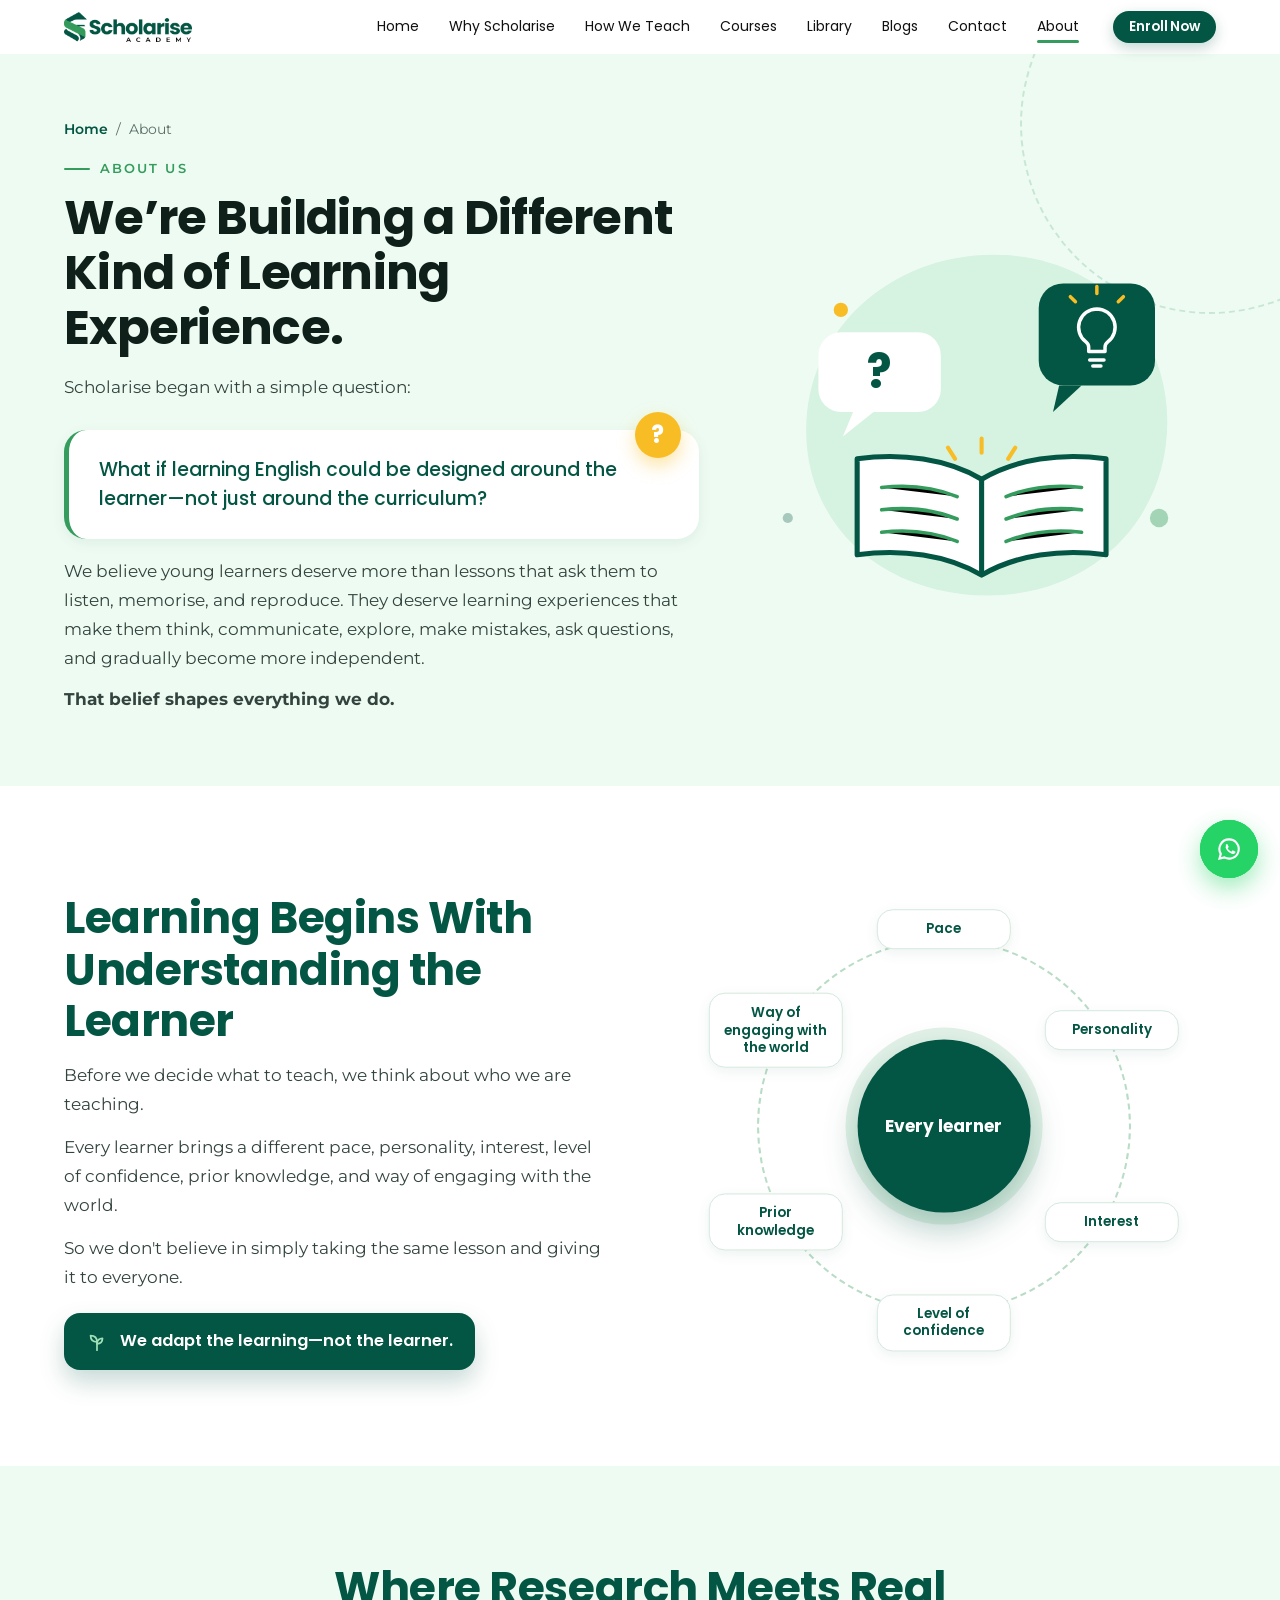
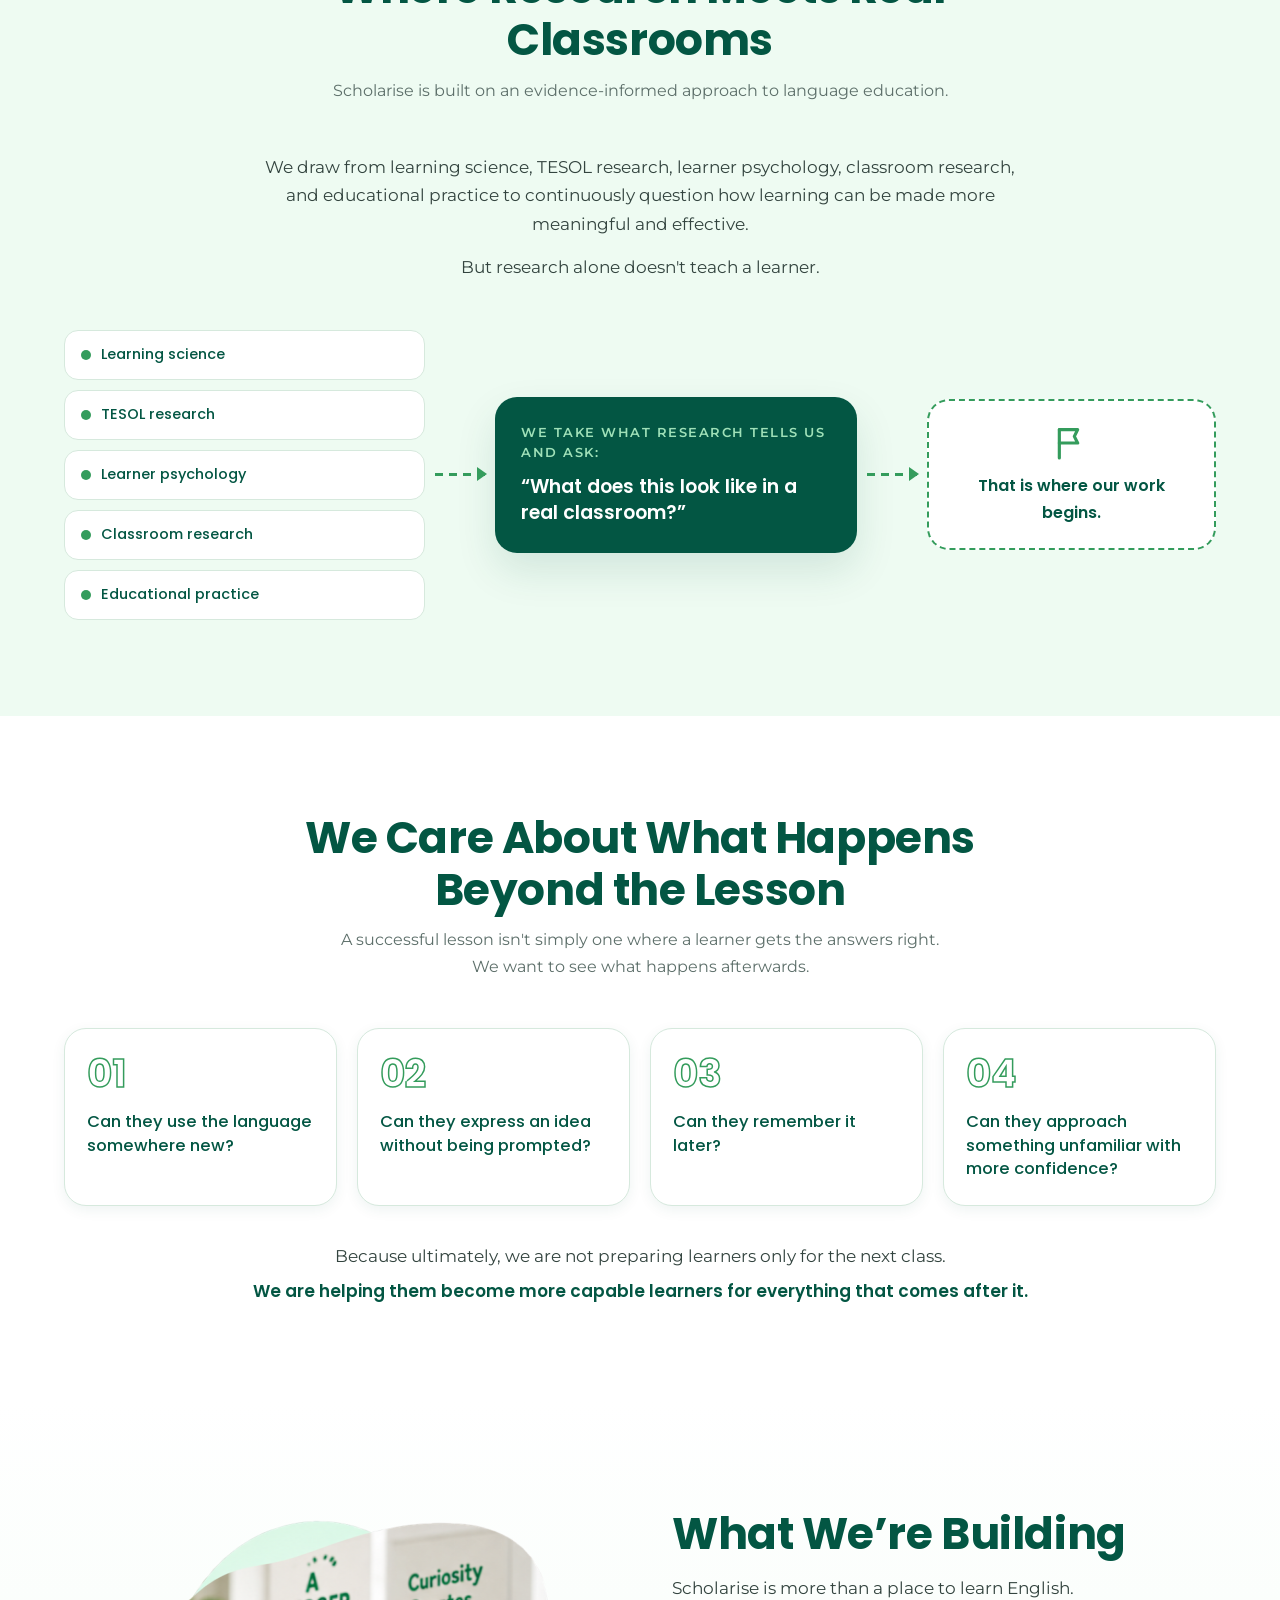
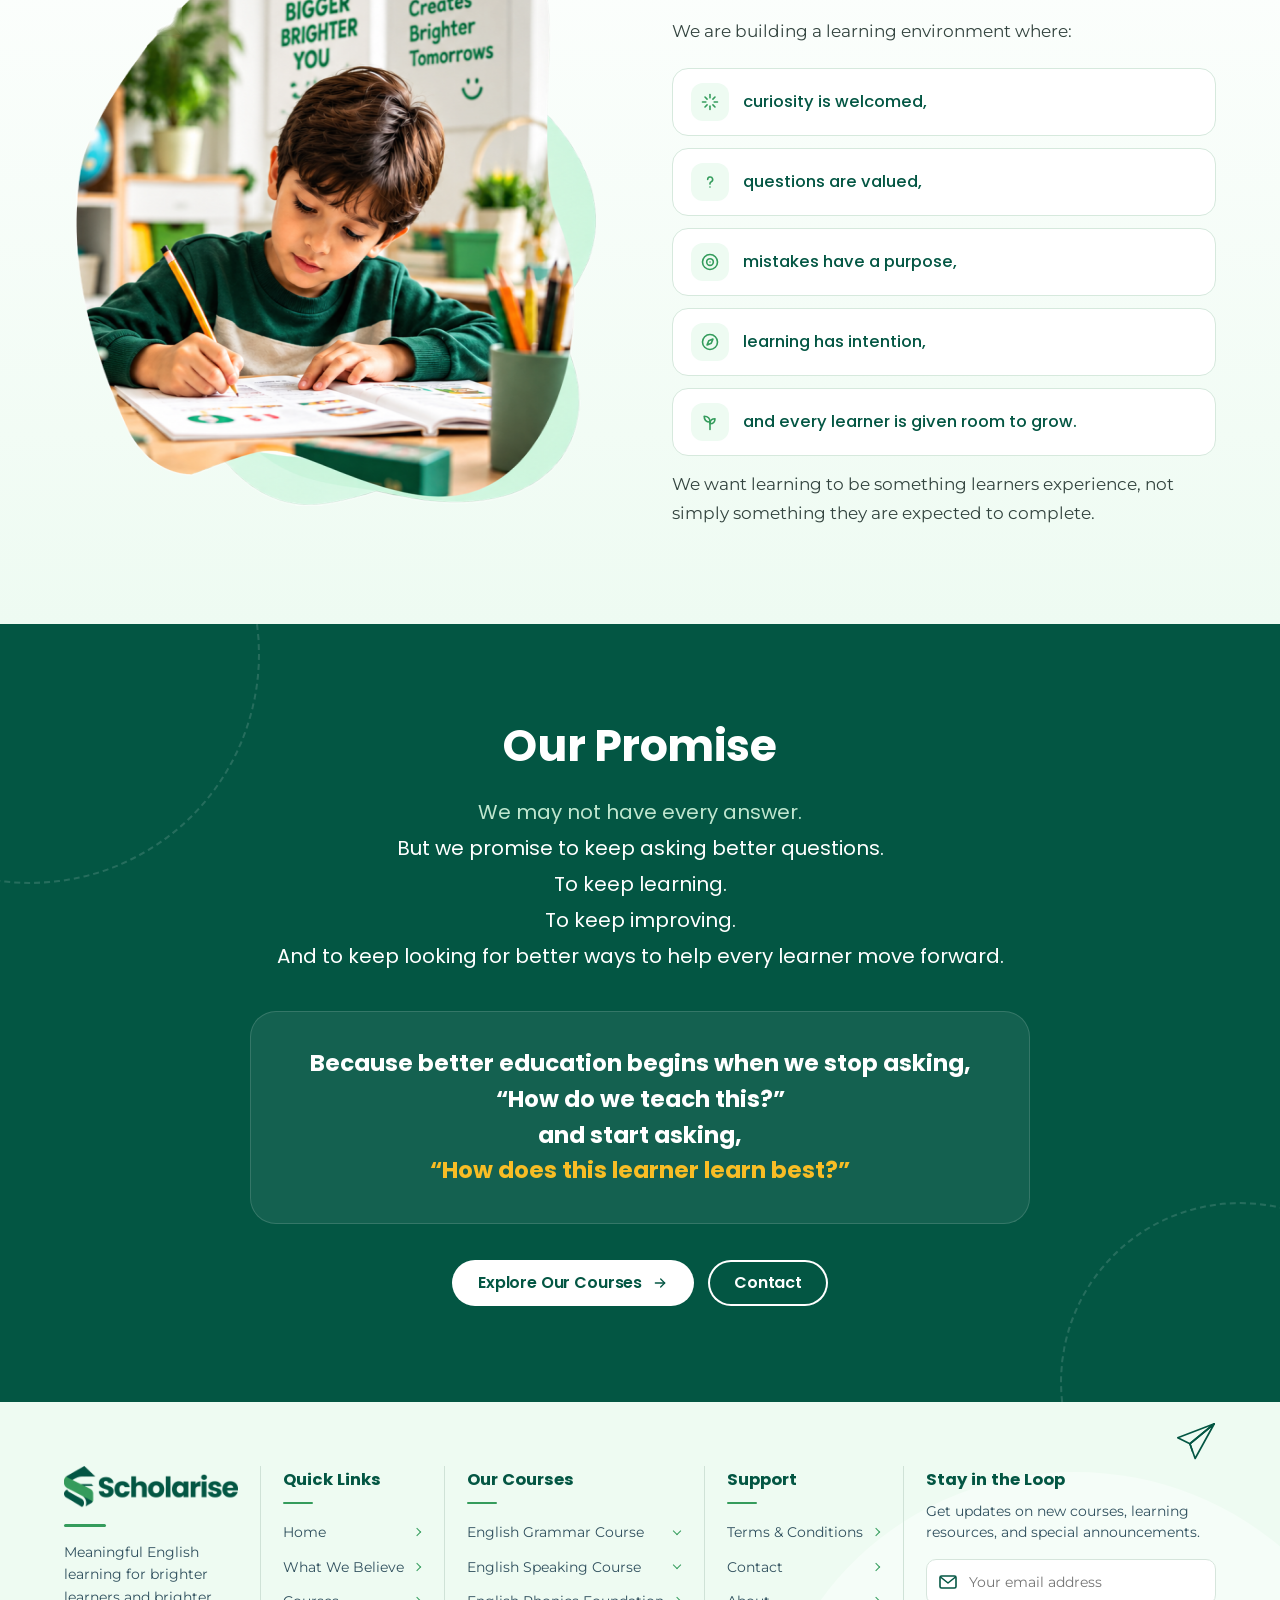
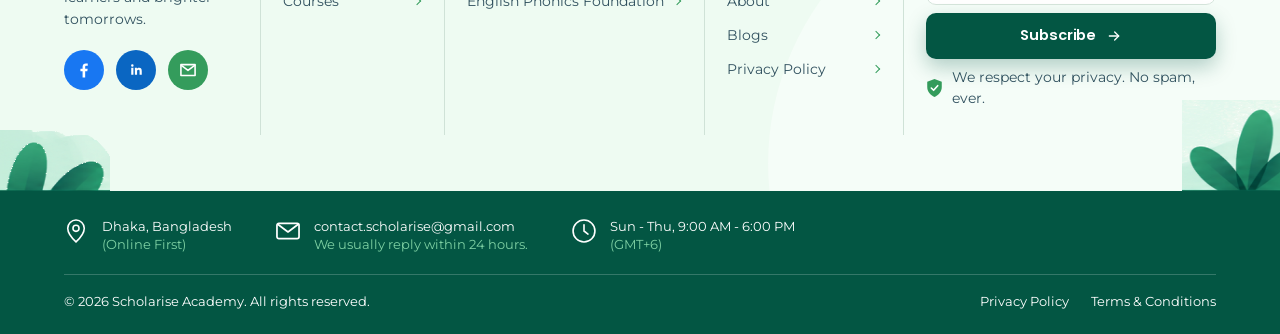
==== commit 14b4de67: "Bigger favicon, tighter toolkit section, trim footer quick links - favicon.ico and favicon-32.png: l" ====
--- a/about/index.html
+++ b/about/index.html
@@ -177,10 +177,8 @@
         <h4>Quick Links</h4>
         <ul>
           <li><a href="../#home">Home</a></li>
-          <li><a href="../about/">About</a></li>
           <li><a href="../#what-we-believe">What We Believe</a></li>
           <li><a href="../#courses">Courses</a></li>
-          <li><a href="../contact/">Contact</a></li>
         </ul>
       </div>
       <div class="footer-col" data-reveal>
@@ -247,5 +245,6 @@
 </footer>
 <a class="wa-float js-whatsapp" href="https://wa.me/8801338055356" target="_blank" rel="noopener" aria-label="Chat with Scholarise on WhatsApp"><svg viewBox="0 0 24 24"><path fill="none" stroke="#fff" stroke-width="1.7" d="M12 4.3a7.7 7.7 0 0 0-6.6 11.6l-1 3.8 3.9-1a7.7 7.7 0 1 0 3.7-14.4z"/><path fill="#fff" d="M9.4 8.5c.2-.4.4-.4.6-.4h.5c.2 0 .4 0 .5.4l.7 1.6c.1.2 0 .4-.1.5l-.5.6c-.1.1-.2.3 0 .5.3.5.8 1.1 1.3 1.5.6.5 1.1.7 1.4.8.2.1.3 0 .4-.1l.6-.7c.1-.2.3-.2.5-.1l1.6.8c.2.1.3.2.3.3 0 .3-.1.9-.5 1.2-.4.4-1.1.6-1.7.5-.9-.1-2-.5-3.2-1.5-1.3-1.1-2-2.4-2.3-3-.3-.7-.2-1.5.1-1.9z"/></svg><span class="wa-tip">Chat on WhatsApp</span></a>
 <script src="../assets/js/main.js"></script>
+<script src="../assets/js/guard.js"></script>
 </body>
 </html>
--- a/assets/css/style.css
+++ b/assets/css/style.css
@@ -28,6 +28,8 @@
   --cream: #FCFAF3;
   --yellow: #F8BD25;
   --accent: #F8BD25;   /* brand accent */
+  --color-accent: #FFC000;       /* official palette: Golden Yellow */
+  --color-accent-soft: #FFE8A1;  /* official palette: Warm Light Yellow */
   --icon-green: #057043;
   --whatsapp: #25D366;
 
@@ -163,6 +165,9 @@
    ========================================================= */
 .philosophy { padding: 72px 0 70px; }
 .philosophy-eyebrow { text-align: center; font-family: var(--font-body); font-weight: 400; font-size: 28.3px; line-height: 1.2; color: var(--primary); letter-spacing: .01em; }
+.philosophy-panel { position: relative; padding: 60px 64px 66px; border-radius: 40px; background: var(--light); }
+.philosophy-heading { text-align: center; }
+.philosophy-panel .philosophy-box { background: #fff; }
 .philosophy-body { display: grid; grid-template-columns: minmax(0, 1fr) minmax(0, 547px); column-gap: 32px; align-items: start; margin-top: 56px; }
 .philosophy-media { position: relative; margin-top: 18px; }
 .philosophy-img { width: 100%; height: auto; }
@@ -287,8 +292,8 @@
 .course-icon { width: 54px; height: 54px; border-radius: 16px; display: grid; place-items: center; background: var(--light); color: var(--primary); transition: background-color .45s, color .45s, transform .45s var(--ease); }
 .course-icon svg { width: 28px; height: 28px; }
 .course-card:hover .course-icon { background: #fff; transform: rotate(-8deg) scale(1.05); }
-.course-level { font-family: var(--font-head); font-weight: 600; font-size: 12px; letter-spacing: .04em; padding: 5px 12px; border-radius: 999px; background: #E3F4E9; color: var(--primary); transition: background-color .45s, color .45s; }
-.course-card:hover .course-level { background: var(--secondary); color: #fff; }
+.course-level { font-family: var(--font-head); font-weight: 600; font-size: 12px; letter-spacing: .04em; padding: 5px 12px; border-radius: 999px; background: #FCEFC7; color: var(--primary); transition: background-color .45s, color .45s; }
+.course-card:hover .course-level { background: #D99A06; color: #fff; }
 .course-track { margin-top: 20px; font-family: var(--font-body); font-weight: 600; font-size: 11.5px; letter-spacing: .14em; text-transform: uppercase; color: var(--secondary); transition: color .45s; }
 .course-card:hover .course-track { color: #9fe0b8; }
 .course-card h3 { margin-top: 4px; font-family: var(--font-head); font-weight: 700; font-size: 19px; line-height: 1.3; color: var(--primary); transition: color .45s; }
@@ -327,6 +332,7 @@
 .price-card::before { content: ""; position: absolute; left: 0; right: 0; top: 0; height: 5px; background: linear-gradient(90deg, var(--primary), var(--secondary)); transform: scaleX(0); transform-origin: left; transition: transform .55s var(--ease); }
 .price-card:hover { transform: translateY(-10px); border-color: var(--secondary); box-shadow: 0 28px 50px rgba(3,86,67,.16); }
 .price-card:hover::before { transform: scaleX(1); }
+.price-card:not(.is-dark) { border-color: var(--secondary); } /* side plans keep their green outline at all times */
 .price-card.is-dark { background: var(--primary); color: #dff3e7; }
 .plan-icon { width: 56px; height: 56px; border-radius: 18px; display: grid; place-items: center; background: #fff; color: var(--primary); transition: transform .45s var(--ease); }
 .plan-icon svg { width: 30px; height: 30px; }
@@ -651,6 +657,7 @@
   .hero-visual { position: relative; right: auto; bottom: auto; width: 100%; max-width: 620px; margin: 32px auto 0; }
 
   .philosophy-body { grid-template-columns: minmax(0, 1fr); row-gap: 36px; }
+  .philosophy-panel { padding: 40px 28px 44px; border-radius: 30px; }
   .philosophy-media { max-width: 520px; width: 100%; margin: 0 auto; }
   .philosophy-title { font-size: clamp(28px, 5.4vw, 40px); line-height: 1.25; }
   .philosophy-copy > p { font-size: 16px; line-height: 1.65; }
@@ -677,6 +684,7 @@
   .footer-grid { grid-template-columns: repeat(2, minmax(0, 1fr)); }
   .footer-grid > :nth-child(4) { grid-column: 1 / -1; padding-left: 0; border-left: 0; }
   .philosophy-box { padding: 84px 20px 20px; }
+  .philosophy-panel { padding: 30px 16px 32px; border-radius: 24px; }
   .box-icon { left: 20px; top: 16px; margin-top: 0; }
   .form-card { padding: 26px 20px; }
   .form-grid { grid-template-columns: minmax(0, 1fr); }
@@ -1037,3 +1045,18 @@
 }
 @media (max-width: 380px) { .faq-a p { padding-left: 18px; } }
 @media (prefers-reduced-motion: reduce) { .js .faq-bubble { animation: none; } }
+
+/* photos that should not be dragged off the page (philosophy collage, instructor) */
+.phil-tile img, .ip-frame img { -webkit-user-drag: none; user-select: none; -webkit-user-select: none; }
+
+/* ---------- "Inspect" warning (assets/js/guard.js) ---------- */
+.sg-overlay { position: fixed; inset: 0; z-index: 1000; display: grid; place-items: center; padding: 20px; background: rgba(15, 31, 26, .62); -webkit-backdrop-filter: blur(4px); backdrop-filter: blur(4px); }
+.sg-overlay[hidden] { display: none; }
+.sg-card { width: 100%; max-width: 400px; padding: 32px 28px 28px; border-radius: 24px; background: #fff; text-align: center; box-shadow: 0 30px 60px rgba(0, 0, 0, .25); animation: rise .35s var(--ease) both; }
+.sg-icon { display: inline-grid; place-items: center; width: 60px; height: 60px; border-radius: 50%; background: #FDECEC; color: #C62828; }
+.sg-icon svg { width: 30px; height: 30px; }
+.sg-title { margin-top: 16px; font-family: var(--font-head); font-weight: 700; font-size: 22px; line-height: 1.3; color: #C62828; }
+.sg-text { margin-top: 8px; font-size: 15px; line-height: 1.6; color: var(--text); }
+.sg-btn { margin-top: 22px; }
+.sg-btn:focus-visible { outline: 3px solid var(--color-accent); outline-offset: 3px; }
+.sg-open body { overflow: hidden; }
